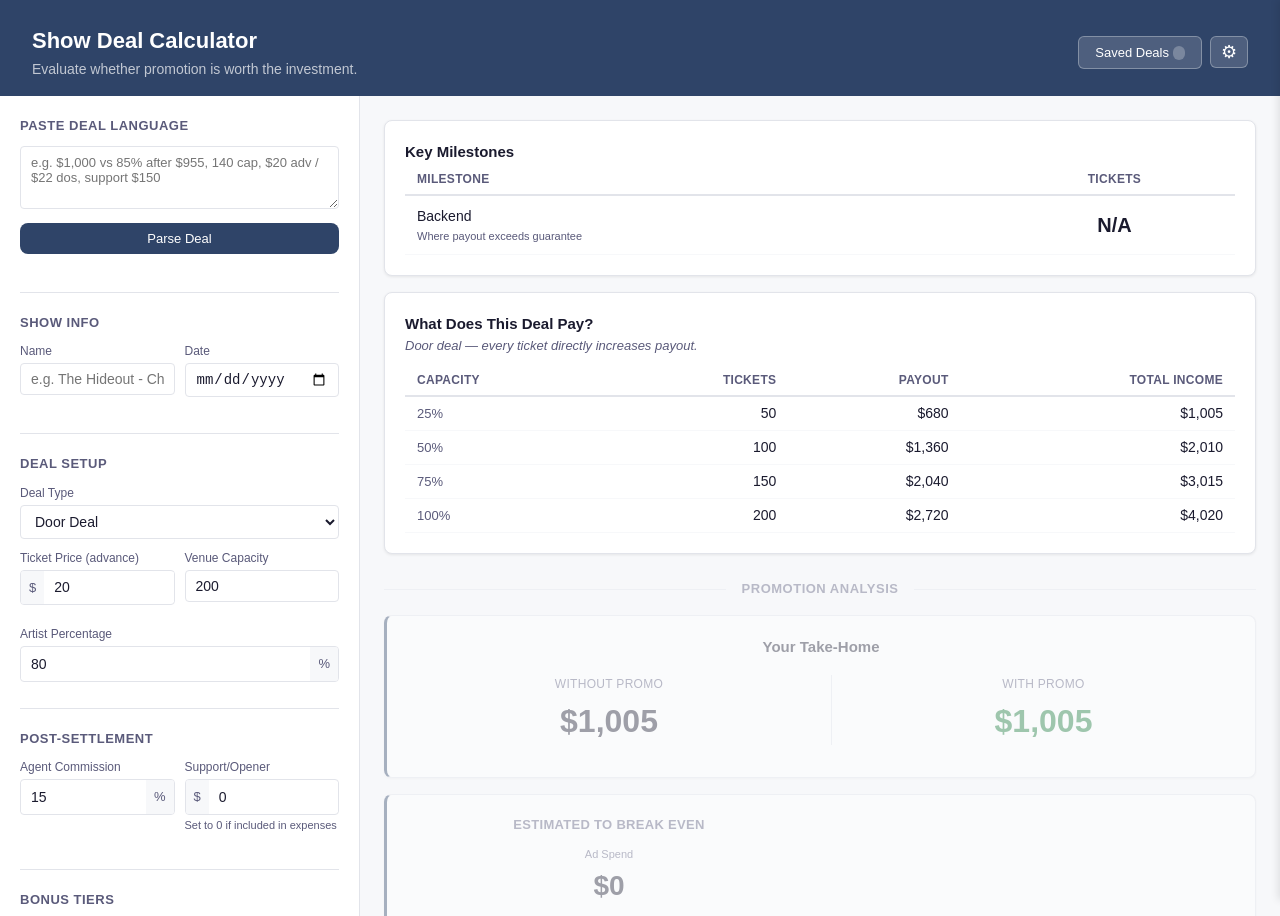
==== index.html @ 22b08613 "WIP: take-home target, baseline estimate, auto-fill ad spend, reframed promo flow Restructured input" ====
<!DOCTYPE html>
<html lang="en">
<head>
  <meta charset="UTF-8">
  <meta name="viewport" content="width=device-width, initial-scale=1.0">
  <title>Show Deal Calculator</title>
  <link rel="stylesheet" href="css/styles.css">
</head>
<body>

<header>
  <div class="header-row">
    <div>
      <h1>Show Deal Calculator</h1>
      <p class="subtitle">Evaluate whether promotion is worth the investment.</p>
    </div>
    <div class="header-actions">
      <button class="header-saved-btn" id="sidebar-open" title="View saved deals">
        Saved Deals <span class="badge" id="saved-count-header"></span>
      </button>
      <button class="header-gear-btn" id="settings-open" title="Settings">&#9881;</button>
    </div>
  </div>
</header>

<div class="layout">

  <!-- ============================================ -->
  <!-- INPUTS PANEL -->
  <!-- ============================================ -->
  <section class="inputs-panel" id="inputs-panel">

    <div class="input-section parse-section">
      <h2>Paste Deal Language</h2>
      <textarea id="deal-text" rows="3" placeholder="e.g. $1,000 vs 85% after $955, 140 cap, $20 adv / $22 dos, support $150"></textarea>
      <button type="button" id="parse-deal-btn" class="btn-parse">Parse Deal</button>
      <p id="parse-status" class="parse-status"></p>
    </div>

    <div class="input-section">
      <h2>Show Info</h2>
      <div class="field-row">
        <div class="field" style="flex:2">
          <label for="scenario-name">Name</label>
          <input type="text" id="scenario-name" placeholder="e.g. The Hideout - Chicago 3/22">
        </div>
        <div class="field" style="flex:1">
          <label for="show-date">Date</label>
          <input type="date" id="show-date">
        </div>
      </div>
    </div>

    <div class="input-section">
      <h2>Deal Setup</h2>
      <div class="field">
        <label for="deal-type">Deal Type</label>
        <select id="deal-type">
          <option value="flat_guarantee">Flat Guarantee</option>
          <option value="door_deal" selected>Door Deal</option>
          <option value="guarantee_vs_gross">Guarantee vs % of Gross</option>
          <option value="guarantee_vs_net">Guarantee vs % of Net</option>
          <option value="guarantee_plus_after_expenses">Guarantee + % After Expenses</option>
        </select>
      </div>
      <div class="field" id="guarantee-group">
        <label for="guarantee">Guarantee</label>
        <div class="input-with-prefix"><span>$</span><input type="number" id="guarantee" value="0" min="0"></div>
      </div>
      <div class="field" id="expenses-group">
        <label for="expenses">Expenses</label>
        <div class="input-with-prefix"><span>$</span><input type="number" id="expenses" value="0" min="0"></div>
        <span class="hint">Venue/production costs (check if support is included)</span>
      </div>
      <div class="field-row">
        <div class="field">
          <label for="ticket-price">Ticket Price (advance)</label>
          <div class="input-with-prefix"><span>$</span><input type="number" id="ticket-price" value="20" min="0"></div>
        </div>
        <div class="field">
          <label for="capacity">Venue Capacity</label>
          <input type="number" id="capacity" value="200" min="0">
        </div>
      </div>
      <div class="field" id="artist-pct-group">
        <label for="artist-pct">Artist Percentage</label>
        <div class="input-with-suffix"><input type="number" id="artist-pct" value="80" min="0" max="100" step="1"><span>%</span></div>
      </div>
    </div>

    <div class="input-section">
      <h2>Post-Settlement</h2>
      <div class="field-row">
        <div class="field">
          <label for="agent-pct">Agent Commission</label>
          <div class="input-with-suffix"><input type="number" id="agent-pct" value="15" min="0" max="100" step="1"><span>%</span></div>
        </div>
        <div class="field">
          <label for="support-cost">Support/Opener</label>
          <div class="input-with-prefix"><span>$</span><input type="number" id="support-cost" value="0" min="0"></div>
          <span class="hint">Set to 0 if included in expenses</span>
        </div>
      </div>
    </div>

    <div class="input-section">
      <h2>Bonus Tiers</h2>
      <div id="bonus-tiers-container"></div>
      <button type="button" id="add-bonus-tier" class="btn-secondary">+ Add Bonus Tier</button>
    </div>

    <div class="input-section">
      <h2>Target Take-Home</h2>
      <div class="field">
        <label for="target-take-home">What does the artist need to walk away with?</label>
        <div class="input-with-prefix"><span>$</span><input type="number" id="target-take-home" value="" min="0" placeholder="e.g. 1500"></div>
        <span class="hint">Total after payout, merch, and promo costs</span>
      </div>
    </div>

    <div class="input-section">
      <h2>Baseline Estimate</h2>
      <div class="field">
        <label for="tickets-without">How many tickets do you typically sell at a venue like this?</label>
        <input type="number" id="tickets-without" value="50" min="0">
      </div>
    </div>

    <div class="input-section">
      <h2>Merch</h2>
      <div class="field-row">
        <div class="field">
          <label for="merch-spend">Avg Spend Per Attendee</label>
          <div class="input-with-prefix"><span>$</span><input type="number" id="merch-spend" value="10" min="0"></div>
        </div>
        <div class="field">
          <label for="merch-margin">Profit Margin</label>
          <div class="input-with-suffix"><input type="number" id="merch-margin" value="65" min="0" max="100"><span>%</span></div>
        </div>
      </div>
    </div>

    <div class="input-section">
      <h2>Venue Expectation</h2>
      <div class="field">
        <input type="number" id="venue-expectation" value="" min="0" placeholder="Ticket target the venue considers a good show">
      </div>
    </div>

    <div class="input-divider">
      <span>Promotion Analysis</span>
    </div>

    <div class="input-section">
      <h2>Promotion</h2>
      <div class="field-row">
        <div class="field">
          <label for="marketing-fee">Marketing Fee</label>
          <div class="input-with-prefix"><span>$</span><input type="number" id="marketing-fee" value="0" min="0"></div>
        </div>
        <div class="field">
          <label for="cost-per-ticket">Est. Cost Per Ticket</label>
          <div class="input-with-prefix"><span>$</span><input type="number" id="cost-per-ticket" value="7" min="0" step="0.5"></div>
          <span class="hint">Typically $6-$8</span>
        </div>
      </div>
      <div class="field">
        <label for="ad-spend">Ad Spend</label>
        <div class="input-with-prefix"><span>$</span><input type="number" id="ad-spend" value="0" min="0"></div>
        <span class="hint" id="ad-spend-hint">Auto-filled to close gap to target. Override if needed.</span>
      </div>
    </div>

    <div class="estimated-tickets-hint" id="estimated-tickets-hint">
      Estimated tickets from ad spend: <strong id="estimated-ad-tickets">0</strong>
    </div>

    <div class="input-section">
      <div class="field">
        <label for="tickets-with">Total With Promotion</label>
        <input type="number" id="tickets-with" value="100" min="0">
        <span class="hint">Auto-filled from baseline + ad spend. Override if needed.</span>
      </div>
    </div>

    <button type="button" id="save-scenario-btn" class="btn-primary">Save Scenario</button>

  </section>

  <!-- ============================================ -->
  <!-- RESULTS PANEL -->
  <!-- ============================================ -->
  <section class="results-panel" id="results-panel">

    <!-- ======== PHASE 1: DEAL STRUCTURE ======== -->

    <!-- Key Milestones -->
    <div class="result-card">
      <h2>Key Milestones</h2>
      <table class="milestones-table">
        <thead>
          <tr>
            <th>Milestone</th>
            <th>Tickets</th>
          </tr>
        </thead>
        <tbody>
          <tr id="ms-backend-row">
            <td>
              <span class="ms-name">Backend</span>
              <span class="ms-hint">Where payout exceeds guarantee</span>
            </td>
            <td class="ms-tickets" id="ms-backend-tickets">N/A</td>
          </tr>
          <tr id="ms-target-row" style="display:none">
            <td>
              <span class="ms-name">Your Target</span>
              <span class="ms-hint" id="ms-target-hint">Tickets to hit take-home goal</span>
            </td>
            <td class="ms-tickets" id="ms-target-tickets">-</td>
          </tr>
        </tbody>
      </table>
    </div>

    <!-- Payout at Capacity Levels -->
    <div class="result-card">
      <h2>What Does This Deal Pay?</h2>
      <p id="promotability-note" class="promotability-note"></p>
      <table class="comparison-table payout-levels-table">
        <thead>
          <tr>
            <th>Capacity</th>
            <th>Tickets</th>
            <th>Payout</th>
            <th>Total Income</th>
          </tr>
        </thead>
        <tbody id="payout-levels-body">
        </tbody>
      </table>
    </div>

    <!-- ======== PHASE 2: PROMOTION ANALYSIS ======== -->

    <div class="phase-divider" id="promo-results-divider">
      <span>Promotion Analysis</span>
    </div>

    <div id="promo-results-section">

      <!-- Your Take-Home (with promo context) -->
      <div class="result-card take-home-card" id="take-home-card">
        <h2>Your Take-Home</h2>
        <div class="take-home-columns">
          <div class="take-home-col">
            <span class="take-home-label">Without Promo</span>
            <span class="take-home-value" id="th-without">-</span>
          </div>
          <div class="take-home-col primary">
            <span class="take-home-label">With Promo</span>
            <span class="take-home-value" id="th-with">-</span>
          </div>
        </div>
        <div class="take-home-target" id="th-target-row" style="display:none">
          <span id="th-target-status"></span>
        </div>
      </div>

      <!-- Estimated Ad Spend to Break Even -->
      <div class="result-card breakeven-card">
        <div class="breakeven-columns">
          <div class="breakeven-col">
            <h3 class="breakeven-col-title">Estimated to Break Even</h3>
            <div class="breakeven-col-primary">
              <span class="breakeven-col-label">Ad Spend</span>
              <span class="breakeven-col-value" id="be-equilibrium">-</span>
            </div>
            <div class="breakeven-col-secondary">
              <span class="breakeven-col-label">Tickets</span>
              <span class="breakeven-col-value-sm" id="be-tickets">-</span>
            </div>
            <p class="breakeven-col-hint" id="be-hint"></p>
          </div>
          <div class="breakeven-col" id="venue-col" style="display:none">
            <h3 class="breakeven-col-title">Hit Venue Expectation</h3>
            <div class="breakeven-col-primary">
              <span class="breakeven-col-label">Ad Spend</span>
              <span class="breakeven-col-value" id="be-venue-adspend">-</span>
            </div>
            <div class="breakeven-col-secondary">
              <span class="breakeven-col-label">Tickets</span>
              <span class="breakeven-col-value-sm" id="be-venue-tickets">-</span>
            </div>
            <p class="breakeven-col-hint" id="be-venue-hint"></p>
          </div>
        </div>
      </div>

      <!-- Scenario Comparison -->
      <div class="result-card">
        <h2>Scenario Comparison</h2>
        <table class="comparison-table">
          <thead>
            <tr>
              <th></th>
              <th>Without Promo</th>
              <th>With Promo</th>
            </tr>
          </thead>
          <tbody>
            <tr>
              <td>Tickets Sold</td>
              <td id="sc-tickets-without">-</td>
              <td id="sc-tickets-with">-</td>
            </tr>
            <tr>
              <td>Capacity</td>
              <td id="sc-capacity-without">-</td>
              <td id="sc-capacity-with">-</td>
            </tr>
            <tr>
              <td>Gross Revenue</td>
              <td id="sc-gross-without">-</td>
              <td id="sc-gross-with">-</td>
            </tr>
            <tr class="row-highlight">
              <td>Artist Net Payout</td>
              <td id="sc-payout-without">-</td>
              <td id="sc-payout-with">-</td>
            </tr>
            <tr>
              <td>Merch Profit</td>
              <td id="sc-merch-without">-</td>
              <td id="sc-merch-with">-</td>
            </tr>
            <tr class="row-total">
              <td>Total Artist Income</td>
              <td id="sc-total-without">-</td>
              <td id="sc-total-with">-</td>
            </tr>
          </tbody>
        </table>
        <div class="gain-loss-row">
          <div class="gain-loss-item">
            <span class="gain-loss-label">Promo Cost</span>
            <span class="gain-loss-value" id="promo-cost-display">-</span>
          </div>
          <div class="gain-loss-item primary">
            <span class="gain-loss-label">Net Gain/Loss from Promotion</span>
            <span class="result-value" id="net-gain-loss">-</span>
          </div>
        </div>
      </div>

      <!-- Recommendation -->
      <div class="result-card recommendation-card">
        <h2>Recommendation</h2>
        <div class="rec-row">
          <span class="rec-label">Financial:</span>
          <span id="rec-financial" class="rec-text">-</span>
        </div>
        <div class="rec-row">
          <span class="rec-label">Strategic:</span>
          <span id="rec-strategic" class="rec-text">-</span>
        </div>
        <p id="rec-warning" class="rec-warning" style="display:none"></p>
        <p class="rec-note">Most ticket sales happen in the final week before the show. Early numbers are directional, not final.</p>
      </div>

      <!-- Collapsible: Full Payout Breakdown -->
      <details class="result-card collapsible">
        <summary><h2>Full Payout Breakdown</h2></summary>
        <table class="comparison-table detail-table">
          <thead>
            <tr><th></th><th>Without</th><th>With</th></tr>
          </thead>
          <tbody>
            <tr><td>Base Payout</td><td id="detail-base-without">-</td><td id="detail-base-with">-</td></tr>
            <tr><td>Bonus Earned</td><td id="detail-bonus-without">-</td><td id="detail-bonus-with">-</td></tr>
            <tr class="row-highlight"><td>Total Payout</td><td id="detail-total-payout-without">-</td><td id="detail-total-payout-with">-</td></tr>
            <tr><td>Less: Agent</td><td id="detail-agent-without">-</td><td id="detail-agent-with">-</td></tr>
            <tr><td>Less: Support</td><td id="detail-support-without">-</td><td id="detail-support-with">-</td></tr>
            <tr class="row-highlight"><td>Net Payout</td><td id="detail-net-without">-</td><td id="detail-net-with">-</td></tr>
            <tr><td>Merch Profit</td><td id="detail-merch-without">-</td><td id="detail-merch-with">-</td></tr>
            <tr class="row-total"><td>Total Income</td><td id="detail-income-without">-</td><td id="detail-income-with">-</td></tr>
          </tbody>
        </table>
        <div class="detail-additional">
          <div><span>Additional Net Payout:</span> <span id="detail-add-payout">-</span></div>
          <div><span>Additional Merch:</span> <span id="detail-add-merch">-</span></div>
          <div><strong>Total Additional Income:</strong> <strong id="detail-add-income">-</strong></div>
        </div>
      </details>

    </div><!-- /promo-results-section -->

  </section>

  <!-- ============================================ -->
  <!-- SAVED SCENARIOS SIDEBAR -->
  <!-- ============================================ -->
  <aside class="sidebar" id="sidebar">
    <div class="sidebar-header">
      <h2>Saved Scenarios <span id="saved-count" class="badge"></span></h2>
      <button id="sidebar-toggle" class="sidebar-close" title="Close">&times;</button>
    </div>
    <div id="saved-list"></div>
  </aside>

</div>

<!-- Settings Modal -->
<div class="modal-overlay" id="settings-modal" style="display:none">
  <div class="modal">
    <div class="modal-header">
      <h2>Settings</h2>
      <button class="modal-close" id="settings-close">&times;</button>
    </div>
    <div class="modal-body">
      <div class="field">
        <label for="api-key-input">Anthropic API Key</label>
        <input type="password" id="api-key-input" placeholder="sk-ant-...">
        <span class="hint">Required for the "Parse Deal" feature. Your key is stored locally in your browser and sent only to Anthropic's API.</span>
      </div>
      <div class="modal-actions">
        <button type="button" id="save-api-key" class="btn-primary" style="width:auto; margin:0">Save Key</button>
        <button type="button" id="clear-api-key" class="btn-secondary">Clear Key</button>
      </div>
      <p id="api-key-status" class="parse-status"></p>
    </div>
  </div>
</div>

<script type="module" src="js/app.js"></script>
</body>
</html>
---- css/styles.css ----
/* ============================================
   Variables
   ============================================ */
:root {
  --bg: #f7f8fa;
  --card-bg: #ffffff;
  --text: #1a1a2e;
  --text-secondary: #5a5a7a;
  --border: #e2e4ea;
  --accent: #2f4468;
  --accent-light: #e8ecf2;
  --positive: #1a7a3a;
  --positive-bg: #e8f5ec;
  --negative: #b5221a;
  --negative-bg: #fce8e7;
  --warning: #8a6d00;
  --warning-bg: #fef9e7;
  --radius: 8px;
  --shadow: 0 1px 3px rgba(0,0,0,0.08);
}

/* ============================================
   Base
   ============================================ */
*, *::before, *::after { box-sizing: border-box; margin: 0; padding: 0; }

body {
  font-family: -apple-system, BlinkMacSystemFont, "Segoe UI", Roboto, sans-serif;
  background: var(--bg);
  color: var(--text);
  line-height: 1.5;
  font-size: 14px;
}

header {
  padding: 24px 32px 16px;
  background: var(--accent);
  color: white;
}
header h1 { font-size: 22px; font-weight: 600; }
header .subtitle { color: rgba(255,255,255,0.7); font-size: 14px; margin-top: 2px; }
.header-row {
  display: flex;
  justify-content: space-between;
  align-items: center;
}
.header-saved-btn {
  padding: 8px 16px;
  background: rgba(255,255,255,0.15);
  color: white;
  border: 1px solid rgba(255,255,255,0.3);
  border-radius: 6px;
  font-size: 13px;
  font-weight: 500;
  cursor: pointer;
  white-space: nowrap;
}
.header-saved-btn:hover { background: rgba(255,255,255,0.25); }
.header-saved-btn .badge {
  background: rgba(255,255,255,0.25);
  color: white;
}

/* ============================================
   Layout
   ============================================ */
.layout {
  display: grid;
  grid-template-columns: 360px 1fr;
  gap: 0;
  min-height: calc(100vh - 80px);
}

.inputs-panel {
  padding: 20px;
  background: var(--card-bg);
  border-right: 1px solid var(--border);
  overflow-y: auto;
  max-height: calc(100vh - 80px);
  position: sticky;
  top: 0;
}

.results-panel {
  padding: 24px;
  overflow-y: auto;
  max-height: calc(100vh - 80px);
}

/* ============================================
   Input sections
   ============================================ */
.input-section {
  margin-bottom: 20px;
  padding-bottom: 16px;
  border-bottom: 1px solid var(--border);
}
.input-section:last-of-type { border-bottom: none; }
.input-section h2 {
  font-size: 13px;
  font-weight: 600;
  text-transform: uppercase;
  letter-spacing: 0.5px;
  color: var(--text-secondary);
  margin-bottom: 10px;
}

.field { margin-bottom: 10px; }
.field label {
  display: block;
  font-size: 12px;
  font-weight: 500;
  color: var(--text-secondary);
  margin-bottom: 3px;
}
.field input, .field select {
  width: 100%;
  padding: 7px 10px;
  border: 1px solid var(--border);
  border-radius: 4px;
  font-size: 14px;
  color: var(--text);
  background: white;
}
.field input:focus, .field select:focus {
  outline: none;
  border-color: var(--accent);
  box-shadow: 0 0 0 2px var(--accent-light);
}
.field .hint {
  display: block;
  font-size: 11px;
  color: var(--text-secondary);
  margin-top: 2px;
}

.field-row {
  display: grid;
  grid-template-columns: 1fr 1fr;
  gap: 10px;
  margin-bottom: 10px;
}

.input-with-prefix, .input-with-suffix {
  display: flex;
  align-items: center;
  border: 1px solid var(--border);
  border-radius: 4px;
  overflow: hidden;
}
.input-with-prefix span, .input-with-suffix span {
  padding: 7px 8px;
  background: var(--bg);
  color: var(--text-secondary);
  font-size: 13px;
  border: none;
  flex-shrink: 0;
}
.input-with-prefix input, .input-with-suffix input {
  border: none;
  border-radius: 0;
  flex: 1;
  min-width: 0;
}
.input-with-prefix input:focus, .input-with-suffix input:focus {
  box-shadow: none;
}
.input-with-prefix:focus-within, .input-with-suffix:focus-within {
  border-color: var(--accent);
  box-shadow: 0 0 0 2px var(--accent-light);
}

/* Bonus tiers */
.bonus-tier-row {
  display: grid;
  grid-template-columns: 1fr 80px 80px 32px;
  gap: 6px;
  margin-bottom: 6px;
  align-items: center;
}
.bonus-tier-row select, .bonus-tier-row input {
  padding: 6px 8px;
  border: 1px solid var(--border);
  border-radius: 4px;
  font-size: 13px;
}
.remove-tier {
  background: none;
  border: none;
  color: var(--text-secondary);
  font-size: 18px;
  cursor: pointer;
  padding: 0;
  line-height: 1;
}
.remove-tier:hover { color: var(--negative); }

/* Buttons */
.btn-primary {
  width: 100%;
  padding: 10px 16px;
  background: var(--accent);
  color: white;
  border: none;
  border-radius: var(--radius);
  font-size: 14px;
  font-weight: 500;
  cursor: pointer;
  margin-top: 8px;
}
.btn-primary:hover { background: #243752; }
.btn-primary.saved {
  background: var(--positive);
  pointer-events: none;
}

.btn-secondary {
  padding: 6px 12px;
  background: var(--bg);
  color: var(--text-secondary);
  border: 1px solid var(--border);
  border-radius: 4px;
  font-size: 12px;
  cursor: pointer;
}
.btn-secondary:hover { background: var(--accent-light); }

/* ============================================
   Result cards
   ============================================ */
.result-card {
  background: var(--card-bg);
  border: 1px solid var(--border);
  border-radius: var(--radius);
  padding: 20px;
  margin-bottom: 16px;
  box-shadow: var(--shadow);
}
.result-card h2 {
  font-size: 15px;
  font-weight: 600;
  margin-bottom: 12px;
  display: inline;
}

/* Comparison table */
.comparison-table {
  width: 100%;
  border-collapse: collapse;
}
.comparison-table th {
  font-size: 12px;
  font-weight: 600;
  text-transform: uppercase;
  letter-spacing: 0.3px;
  color: var(--text-secondary);
  padding: 6px 12px;
  text-align: right;
  border-bottom: 2px solid var(--border);
}
.comparison-table th:first-child { text-align: left; }
.comparison-table td {
  padding: 6px 12px;
  text-align: right;
  font-size: 14px;
  border-bottom: 1px solid var(--bg);
}
.comparison-table td:first-child {
  text-align: left;
  color: var(--text-secondary);
  font-size: 13px;
}
.comparison-table tbody tr:hover td { background: var(--bg); }
.row-highlight td { background: var(--accent-light); font-weight: 500; }
.row-highlight:hover td { background: #dde3ed; }
.row-total td { font-weight: 600; border-top: 2px solid var(--border); font-size: 15px; }

/* Gain/loss row */
.gain-loss-row {
  display: flex;
  justify-content: space-between;
  align-items: center;
  margin-top: 16px;
  padding-top: 12px;
  border-top: 1px solid var(--border);
}
.gain-loss-item { text-align: center; }
.gain-loss-label { display: block; font-size: 12px; color: var(--text-secondary); }
.gain-loss-value { font-size: 16px; font-weight: 500; }
.gain-loss-item.primary .gain-loss-label { font-weight: 600; color: var(--text); }

.result-value {
  font-size: 22px;
  font-weight: 700;
}
.result-value.positive { color: var(--positive); }
.result-value.negative { color: var(--negative); }

/* Recommendation */
.recommendation-card { border-left: 3px solid var(--accent); }
.promotability-note {
  font-size: 13px;
  color: var(--text-secondary);
  font-style: italic;
  margin-bottom: 10px;
}
.rec-row { margin-bottom: 8px; }
.rec-label { font-weight: 600; font-size: 13px; margin-right: 6px; }
.rec-text { font-size: 14px; }
.rec-warning {
  margin-top: 10px;
  padding: 8px 12px;
  background: var(--warning-bg);
  color: var(--warning);
  border-radius: 4px;
  font-size: 13px;
}
.rec-note {
  margin-top: 12px;
  font-size: 12px;
  color: var(--text-secondary);
  font-style: italic;
}

/* Milestones table */
.milestones-table {
  width: 100%;
  border-collapse: collapse;
}
.milestones-table th {
  font-size: 12px;
  font-weight: 600;
  text-transform: uppercase;
  letter-spacing: 0.3px;
  color: var(--text-secondary);
  padding: 6px 12px;
  text-align: left;
  border-bottom: 2px solid var(--border);
}
.milestones-table th:nth-child(2),
.milestones-table th:nth-child(3) { text-align: center; }
.milestones-table td {
  padding: 10px 12px;
  border-bottom: 1px solid var(--bg);
  vertical-align: middle;
}
.milestones-table tbody tr:hover td { background: var(--bg); }
.ms-name {
  display: block;
  font-size: 14px;
  font-weight: 500;
}
.ms-hint {
  display: block;
  font-size: 11px;
  color: var(--text-secondary);
  margin-top: 1px;
}
.ms-tickets {
  text-align: center;
  font-size: 20px;
  font-weight: 700;
  color: var(--text);
}
.ms-status {
  text-align: center;
  font-size: 13px;
  font-weight: 500;
}
.ms-status.hit { color: var(--positive); }
.ms-status.gap { color: var(--negative); }
.ms-status.na { color: var(--text-secondary); }

/* Break-even card — two columns */
.breakeven-card {
  border-left: 3px solid var(--accent);
}
.breakeven-columns {
  display: grid;
  grid-template-columns: 1fr 1fr;
  gap: 20px;
}
.breakeven-col {
  text-align: center;
}
.breakeven-col + .breakeven-col {
  border-left: 1px solid var(--border);
  padding-left: 20px;
}
.breakeven-col-title {
  font-size: 13px;
  font-weight: 600;
  text-transform: uppercase;
  letter-spacing: 0.3px;
  color: var(--text-secondary);
  margin-bottom: 12px;
}
.breakeven-col-primary {
  margin-bottom: 8px;
}
.breakeven-col-secondary {
  margin-bottom: 8px;
}
.breakeven-col-label {
  display: block;
  font-size: 11px;
  color: var(--text-secondary);
  margin-bottom: 2px;
}
.breakeven-col-value {
  display: block;
  font-size: 28px;
  font-weight: 700;
  color: var(--text);
}
.breakeven-col-value-sm {
  display: block;
  font-size: 20px;
  font-weight: 700;
  color: var(--text);
}
.breakeven-col-hint {
  font-size: 12px;
  margin-top: 6px;
  min-height: 16px;
}
.breakeven-col-hint.positive { color: var(--positive); }
.breakeven-col-hint.negative { color: var(--negative); }
.breakeven-col-hint.neutral { color: var(--text-secondary); }

@media (max-width: 600px) {
  .breakeven-columns {
    grid-template-columns: 1fr;
  }
  .breakeven-col + .breakeven-col {
    border-left: none;
    padding-left: 0;
    border-top: 1px solid var(--border);
    padding-top: 16px;
  }
}

/* Guaranteed take-home card */
.guaranteed-card {
  border-left: 3px solid var(--positive);
  text-align: center;
}
.guaranteed-card h2 {
  display: block;
  margin-bottom: 8px;
}
.guaranteed-value {
  font-size: 36px;
  font-weight: 700;
  color: var(--text);
  margin-bottom: 8px;
}
.guaranteed-value.muted {
  color: var(--text-secondary);
}
.guaranteed-hint {
  font-size: 13px;
  margin-top: 4px;
}
.guaranteed-hint.positive { color: var(--positive); }
.guaranteed-hint.negative { color: var(--negative); }
.guaranteed-hint.neutral { color: var(--text-secondary); }

/* Take-home card */
.take-home-card {
  border-left: 3px solid var(--accent);
  text-align: center;
}
.take-home-card h2 {
  display: block;
  margin-bottom: 16px;
}
.take-home-columns {
  display: grid;
  grid-template-columns: 1fr 1fr;
  gap: 20px;
  margin-bottom: 12px;
}
.take-home-col {
  text-align: center;
}
.take-home-col + .take-home-col {
  border-left: 1px solid var(--border);
  padding-left: 20px;
}
.take-home-label {
  display: block;
  font-size: 12px;
  color: var(--text-secondary);
  text-transform: uppercase;
  letter-spacing: 0.3px;
  margin-bottom: 4px;
}
.take-home-value {
  display: block;
  font-size: 32px;
  font-weight: 700;
  color: var(--text);
}
.take-home-value.positive { color: var(--positive); }
.take-home-value.negative { color: var(--negative); }
.take-home-target {
  padding-top: 12px;
  border-top: 1px solid var(--border);
  text-align: center;
}
.th-status {
  font-size: 14px;
  font-weight: 500;
}
.th-status.positive { color: var(--positive); }
.th-status.negative { color: var(--negative); }

@media (max-width: 600px) {
  .take-home-columns {
    grid-template-columns: 1fr;
  }
  .take-home-col + .take-home-col {
    border-left: none;
    padding-left: 0;
    border-top: 1px solid var(--border);
    padding-top: 12px;
  }
}

/* Phase divider */
.phase-divider {
  text-align: center;
  margin: 24px 0 16px;
  position: relative;
}
.phase-divider::before {
  content: '';
  position: absolute;
  top: 50%;
  left: 0;
  right: 0;
  border-top: 1px solid var(--border);
}
.phase-divider span {
  position: relative;
  background: var(--bg);
  padding: 0 16px;
  font-size: 13px;
  font-weight: 600;
  text-transform: uppercase;
  letter-spacing: 0.5px;
  color: var(--text-secondary);
}

/* Input divider */
.input-divider {
  text-align: center;
  margin: 20px 0 16px;
  position: relative;
}
.input-divider::before {
  content: '';
  position: absolute;
  top: 50%;
  left: 0;
  right: 0;
  border-top: 2px solid var(--border);
}
.input-divider span {
  position: relative;
  background: var(--card-bg);
  padding: 0 12px;
  font-size: 12px;
  font-weight: 600;
  text-transform: uppercase;
  letter-spacing: 0.5px;
  color: var(--text-secondary);
}

/* Estimated tickets hint */
.estimated-tickets-hint {
  padding: 10px 14px;
  margin: 0 0 16px;
  background: var(--accent-light);
  border-radius: var(--radius);
  font-size: 13px;
  color: var(--accent);
  text-align: center;
}
.estimated-tickets-hint strong {
  font-size: 16px;
  font-weight: 700;
}

/* Payout levels table */
.payout-levels-table th {
  text-align: right;
}
.payout-levels-table th:first-child {
  text-align: left;
}
.payout-levels-table td {
  text-align: right;
}
.payout-levels-table td:first-child {
  text-align: left;
  color: var(--text-secondary);
  font-size: 13px;
}
.payout-levels-table .row-backend td {
  background: var(--accent-light);
  font-weight: 500;
}

/* Promo section dimmed when empty */
#promo-results-section.inactive {
  opacity: 0.4;
  pointer-events: none;
}

/* Collapsible details */
.collapsible summary {
  cursor: pointer;
  list-style: none;
  padding: 0;
}
.collapsible summary::-webkit-details-marker { display: none; }
.collapsible summary h2::after {
  content: ' +';
  font-weight: 400;
  color: var(--text-secondary);
}
.collapsible[open] summary h2::after { content: ' -'; }
.collapsible .comparison-table { margin-top: 12px; }
.detail-additional {
  margin-top: 12px;
  padding-top: 10px;
  border-top: 1px solid var(--border);
  font-size: 13px;
}
.detail-additional div {
  display: flex;
  justify-content: space-between;
  padding: 3px 0;
}

/* ============================================
   Sidebar
   ============================================ */
.sidebar {
  position: fixed;
  right: -320px;
  top: 0;
  width: 320px;
  height: 100vh;
  background: var(--card-bg);
  border-left: 1px solid var(--border);
  box-shadow: -2px 0 8px rgba(0,0,0,0.1);
  overflow-y: auto;
  transition: right 0.25s ease;
  z-index: 100;
}
.sidebar.open { right: 0; }
.sidebar-header {
  display: flex;
  justify-content: space-between;
  align-items: center;
  padding: 16px 20px;
  border-bottom: 1px solid var(--border);
  position: sticky;
  top: 0;
  background: var(--card-bg);
}
.sidebar-header h2 { font-size: 15px; }
.sidebar-close {
  background: none;
  border: none;
  font-size: 22px;
  cursor: pointer;
  color: var(--text-secondary);
}


.badge {
  background: var(--accent-light);
  color: var(--accent);
  font-size: 11px;
  padding: 1px 6px;
  border-radius: 10px;
  margin-left: 4px;
}

#saved-list { padding: 12px; }
.empty-state {
  text-align: center;
  color: var(--text-secondary);
  font-size: 13px;
  padding: 24px 0;
}

.saved-card {
  padding: 12px;
  border: 1px solid var(--border);
  border-radius: var(--radius);
  margin-bottom: 8px;
}
.saved-card-header {
  display: flex;
  justify-content: space-between;
  align-items: baseline;
  margin-bottom: 8px;
}
.saved-name { font-weight: 500; font-size: 13px; }
.saved-gain { font-weight: 600; font-size: 13px; }
.saved-gain.positive { color: var(--positive); }
.saved-gain.negative { color: var(--negative); }
.saved-card-actions { display: flex; gap: 6px; }
.saved-card-actions button {
  padding: 4px 10px;
  font-size: 12px;
  border: 1px solid var(--border);
  border-radius: 4px;
  background: white;
  cursor: pointer;
}
.load-btn:hover { background: var(--accent-light); }
.delete-btn:hover { background: var(--negative-bg); color: var(--negative); }

/* ============================================
   Header actions
   ============================================ */
.header-actions {
  display: flex;
  align-items: center;
  gap: 8px;
}
.header-gear-btn {
  padding: 6px 10px;
  background: rgba(255,255,255,0.15);
  color: white;
  border: 1px solid rgba(255,255,255,0.3);
  border-radius: 6px;
  font-size: 18px;
  cursor: pointer;
  line-height: 1;
}
.header-gear-btn:hover { background: rgba(255,255,255,0.25); }

/* ============================================
   Parse deal section
   ============================================ */
.parse-section textarea {
  width: 100%;
  padding: 8px 10px;
  border: 1px solid var(--border);
  border-radius: 4px;
  font-size: 13px;
  font-family: inherit;
  color: var(--text);
  resize: vertical;
  min-height: 60px;
}
.parse-section textarea:focus {
  outline: none;
  border-color: var(--accent);
  box-shadow: 0 0 0 2px var(--accent-light);
}
.btn-parse {
  width: 100%;
  padding: 8px 16px;
  background: var(--accent);
  color: white;
  border: none;
  border-radius: var(--radius);
  font-size: 13px;
  font-weight: 500;
  cursor: pointer;
  margin-top: 8px;
}
.btn-parse:hover { background: #243752; }
.btn-parse:disabled {
  background: var(--text-secondary);
  cursor: not-allowed;
}
.btn-parse.loading {
  background: var(--text-secondary);
  pointer-events: none;
}
.parse-status {
  font-size: 12px;
  margin-top: 6px;
  min-height: 16px;
}
.parse-status.success { color: var(--positive); }
.parse-status.error { color: var(--negative); }
.parse-status.info { color: var(--text-secondary); font-style: italic; }

/* ============================================
   Settings modal
   ============================================ */
.modal-overlay {
  position: fixed;
  top: 0;
  left: 0;
  right: 0;
  bottom: 0;
  background: rgba(0,0,0,0.4);
  z-index: 200;
  display: flex;
  align-items: center;
  justify-content: center;
}
.modal {
  background: var(--card-bg);
  border-radius: var(--radius);
  box-shadow: 0 4px 24px rgba(0,0,0,0.15);
  width: 400px;
  max-width: 90vw;
}
.modal-header {
  display: flex;
  justify-content: space-between;
  align-items: center;
  padding: 16px 20px;
  border-bottom: 1px solid var(--border);
}
.modal-header h2 { font-size: 16px; }
.modal-close {
  background: none;
  border: none;
  font-size: 22px;
  cursor: pointer;
  color: var(--text-secondary);
}
.modal-body { padding: 20px; }
.modal-body .field { margin-bottom: 12px; }
.modal-body input[type="password"] {
  width: 100%;
  padding: 7px 10px;
  border: 1px solid var(--border);
  border-radius: 4px;
  font-size: 14px;
  color: var(--text);
  background: white;
}
.modal-body input[type="password"]:focus {
  outline: none;
  border-color: var(--accent);
  box-shadow: 0 0 0 2px var(--accent-light);
}
.modal-actions {
  display: flex;
  gap: 8px;
  align-items: center;
}

/* ============================================
   Responsive
   ============================================ */
@media (max-width: 900px) {
  .layout {
    grid-template-columns: 1fr;
  }
  .inputs-panel {
    position: static;
    max-height: none;
    border-right: none;
    border-bottom: 1px solid var(--border);
  }
  .results-panel {
    max-height: none;
  }
  .milestones-table th:first-child { min-width: 120px; }
}

@media (max-width: 600px) {
  header { padding: 16px 20px 12px; }
  .inputs-panel, .results-panel { padding: 16px; }
  .field-row { grid-template-columns: 1fr; }
  .gain-loss-row { flex-direction: column; gap: 8px; }
  .comparison-table td, .comparison-table th { padding: 5px 8px; font-size: 13px; }
}
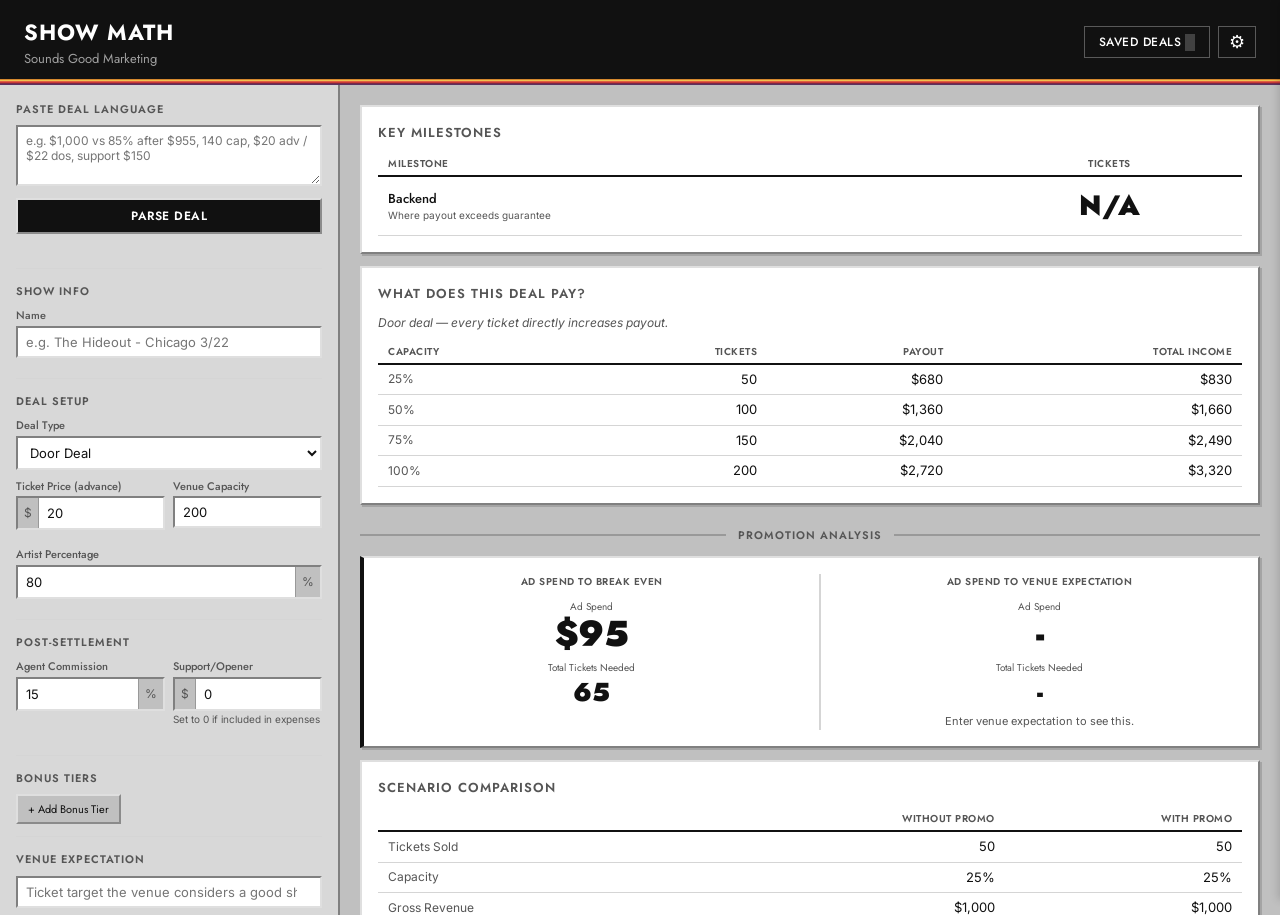
==== commit c292e43e: "Redesign with Sounds Good branding, bug fixes, and new features - Jost + Inter fonts, black/silver r" ====
--- a/index.html
+++ b/index.html
@@ -3,7 +3,9 @@
 <head>
   <meta charset="UTF-8">
   <meta name="viewport" content="width=device-width, initial-scale=1.0">
-  <title>Show Deal Calculator</title>
+  <title>Show Math</title>
+  <link rel="preconnect" href="https://fonts.googleapis.com">
+  <link href="https://fonts.googleapis.com/css2?family=Inter:wght@400;500;600&family=Jost:wght@400;500;600;700;900&display=swap" rel="stylesheet">
   <link rel="stylesheet" href="css/styles.css">
 </head>
 <body>
@@ -11,8 +13,8 @@
 <header>
   <div class="header-row">
     <div>
-      <h1>Show Deal Calculator</h1>
-      <p class="subtitle">Evaluate whether promotion is worth the investment.</p>
+      <h1>Show Math</h1>
+      <p class="subtitle">Sounds Good Marketing</p>
     </div>
     <div class="header-actions">
       <button class="header-saved-btn" id="sidebar-open" title="View saved deals">
@@ -39,15 +41,9 @@
 
     <div class="input-section">
       <h2>Show Info</h2>
-      <div class="field-row">
-        <div class="field" style="flex:2">
-          <label for="scenario-name">Name</label>
-          <input type="text" id="scenario-name" placeholder="e.g. The Hideout - Chicago 3/22">
-        </div>
-        <div class="field" style="flex:1">
-          <label for="show-date">Date</label>
-          <input type="date" id="show-date">
-        </div>
+      <div class="field">
+        <label for="scenario-name">Name</label>
+        <input type="text" id="scenario-name" placeholder="e.g. The Hideout - Chicago 3/22">
       </div>
     </div>
 
@@ -110,43 +106,26 @@
     </div>
 
     <div class="input-section">
-      <h2>Target Take-Home</h2>
-      <div class="field">
-        <label for="target-take-home">What does the artist need to walk away with?</label>
-        <div class="input-with-prefix"><span>$</span><input type="number" id="target-take-home" value="" min="0" placeholder="e.g. 1500"></div>
-        <span class="hint">Total after payout, merch, and promo costs</span>
-      </div>
-    </div>
-
-    <div class="input-section">
-      <h2>Baseline Estimate</h2>
-      <div class="field">
-        <label for="tickets-without">How many tickets do you typically sell at a venue like this?</label>
-        <input type="number" id="tickets-without" value="50" min="0">
-      </div>
-    </div>
-
-    <div class="input-section">
-      <h2>Merch</h2>
-      <div class="field-row">
-        <div class="field">
-          <label for="merch-spend">Avg Spend Per Attendee</label>
-          <div class="input-with-prefix"><span>$</span><input type="number" id="merch-spend" value="10" min="0"></div>
-        </div>
-        <div class="field">
-          <label for="merch-margin">Profit Margin</label>
-          <div class="input-with-suffix"><input type="number" id="merch-margin" value="65" min="0" max="100"><span>%</span></div>
-        </div>
-      </div>
-    </div>
-
-    <div class="input-section">
       <h2>Venue Expectation</h2>
       <div class="field">
         <input type="number" id="venue-expectation" value="" min="0" placeholder="Ticket target the venue considers a good show">
       </div>
     </div>
 
+    <div class="input-section">
+      <h2>Merch</h2>
+      <div class="field-row">
+        <div class="field">
+          <label for="merch-spend">Avg Spend Per Attendee</label>
+          <div class="input-with-prefix"><span>$</span><input type="number" id="merch-spend" value="5" min="0"></div>
+        </div>
+        <div class="field">
+          <label for="merch-margin">Profit Margin</label>
+          <div class="input-with-suffix"><input type="number" id="merch-margin" value="60" min="0" max="100"><span>%</span></div>
+        </div>
+      </div>
+    </div>
+
     <div class="input-divider">
       <span>Promotion Analysis</span>
     </div>
@@ -156,18 +135,17 @@
       <div class="field-row">
         <div class="field">
           <label for="marketing-fee">Marketing Fee</label>
-          <div class="input-with-prefix"><span>$</span><input type="number" id="marketing-fee" value="0" min="0"></div>
-        </div>
-        <div class="field">
-          <label for="cost-per-ticket">Est. Cost Per Ticket</label>
-          <div class="input-with-prefix"><span>$</span><input type="number" id="cost-per-ticket" value="7" min="0" step="0.5"></div>
-          <span class="hint">Typically $6-$8</span>
+          <div class="input-with-prefix"><span>$</span><input type="number" id="marketing-fee" value="145" min="0"></div>
+        </div>
+        <div class="field">
+          <label for="ad-spend">Ad Spend</label>
+          <div class="input-with-prefix"><span>$</span><input type="number" id="ad-spend" value="0" min="0"></div>
         </div>
       </div>
       <div class="field">
-        <label for="ad-spend">Ad Spend</label>
-        <div class="input-with-prefix"><span>$</span><input type="number" id="ad-spend" value="0" min="0"></div>
-        <span class="hint" id="ad-spend-hint">Auto-filled to close gap to target. Override if needed.</span>
+        <label for="cost-per-ticket">Est. Cost Per Ticket Acquired</label>
+        <div class="input-with-prefix"><span>$</span><input type="number" id="cost-per-ticket" value="6" min="0" step="0.5"></div>
+        <span class="hint">Typically $6-$8</span>
       </div>
     </div>
 
@@ -176,10 +154,17 @@
     </div>
 
     <div class="input-section">
-      <div class="field">
-        <label for="tickets-with">Total With Promotion</label>
-        <input type="number" id="tickets-with" value="100" min="0">
-        <span class="hint">Auto-filled from baseline + ad spend. Override if needed.</span>
+      <h2>Ticket Estimates</h2>
+      <div class="field-row">
+        <div class="field">
+          <label for="tickets-without">Without Promotion</label>
+          <input type="number" id="tickets-without" value="50" min="0">
+        </div>
+        <div class="field">
+          <label for="tickets-with">With Promotion</label>
+          <input type="number" id="tickets-with" value="100" min="0">
+          <span class="hint">Auto-filled from ad spend estimate. Override if needed.</span>
+        </div>
       </div>
     </div>
 
@@ -212,12 +197,12 @@
             </td>
             <td class="ms-tickets" id="ms-backend-tickets">N/A</td>
           </tr>
-          <tr id="ms-target-row" style="display:none">
+          <tr id="ms-venue-row">
             <td>
-              <span class="ms-name">Your Target</span>
-              <span class="ms-hint" id="ms-target-hint">Tickets to hit take-home goal</span>
+              <span class="ms-name">Venue Expectation</span>
+              <span class="ms-hint">What the venue considers a good show</span>
             </td>
-            <td class="ms-tickets" id="ms-target-tickets">-</td>
+            <td class="ms-tickets" id="ms-venue-tickets">-</td>
           </tr>
         </tbody>
       </table>
@@ -249,47 +234,29 @@
 
     <div id="promo-results-section">
 
-      <!-- Your Take-Home (with promo context) -->
-      <div class="result-card take-home-card" id="take-home-card">
-        <h2>Your Take-Home</h2>
-        <div class="take-home-columns">
-          <div class="take-home-col">
-            <span class="take-home-label">Without Promo</span>
-            <span class="take-home-value" id="th-without">-</span>
-          </div>
-          <div class="take-home-col primary">
-            <span class="take-home-label">With Promo</span>
-            <span class="take-home-value" id="th-with">-</span>
-          </div>
-        </div>
-        <div class="take-home-target" id="th-target-row" style="display:none">
-          <span id="th-target-status"></span>
-        </div>
-      </div>
-
-      <!-- Estimated Ad Spend to Break Even -->
+      <!-- Ad Spend to Break Even -->
       <div class="result-card breakeven-card">
         <div class="breakeven-columns">
           <div class="breakeven-col">
-            <h3 class="breakeven-col-title">Estimated to Break Even</h3>
+            <h3 class="breakeven-col-title">Ad Spend to Break Even</h3>
             <div class="breakeven-col-primary">
               <span class="breakeven-col-label">Ad Spend</span>
               <span class="breakeven-col-value" id="be-equilibrium">-</span>
             </div>
             <div class="breakeven-col-secondary">
-              <span class="breakeven-col-label">Tickets</span>
+              <span class="breakeven-col-label">Total Tickets Needed</span>
               <span class="breakeven-col-value-sm" id="be-tickets">-</span>
             </div>
             <p class="breakeven-col-hint" id="be-hint"></p>
           </div>
-          <div class="breakeven-col" id="venue-col" style="display:none">
-            <h3 class="breakeven-col-title">Hit Venue Expectation</h3>
+          <div class="breakeven-col" id="venue-col">
+            <h3 class="breakeven-col-title">Ad Spend to Venue Expectation</h3>
             <div class="breakeven-col-primary">
               <span class="breakeven-col-label">Ad Spend</span>
               <span class="breakeven-col-value" id="be-venue-adspend">-</span>
             </div>
             <div class="breakeven-col-secondary">
-              <span class="breakeven-col-label">Tickets</span>
+              <span class="breakeven-col-label">Total Tickets Needed</span>
               <span class="breakeven-col-value-sm" id="be-venue-tickets">-</span>
             </div>
             <p class="breakeven-col-hint" id="be-venue-hint"></p>
@@ -334,18 +301,24 @@
               <td id="sc-merch-without">-</td>
               <td id="sc-merch-with">-</td>
             </tr>
-            <tr class="row-total">
+            <tr class="row-subtotal">
               <td>Total Artist Income</td>
               <td id="sc-total-without">-</td>
               <td id="sc-total-with">-</td>
             </tr>
+            <tr>
+              <td>Promo Cost</td>
+              <td id="sc-promo-without">-</td>
+              <td id="sc-promo-with">-</td>
+            </tr>
+            <tr class="row-total">
+              <td>Take-Home</td>
+              <td id="sc-takehome-without">-</td>
+              <td id="sc-takehome-with">-</td>
+            </tr>
           </tbody>
         </table>
         <div class="gain-loss-row">
-          <div class="gain-loss-item">
-            <span class="gain-loss-label">Promo Cost</span>
-            <span class="gain-loss-value" id="promo-cost-display">-</span>
-          </div>
           <div class="gain-loss-item primary">
             <span class="gain-loss-label">Net Gain/Loss from Promotion</span>
             <span class="result-value" id="net-gain-loss">-</span>
@@ -357,15 +330,24 @@
       <div class="result-card recommendation-card">
         <h2>Recommendation</h2>
         <div class="rec-row">
-          <span class="rec-label">Financial:</span>
           <span id="rec-financial" class="rec-text">-</span>
         </div>
         <div class="rec-row">
-          <span class="rec-label">Strategic:</span>
           <span id="rec-strategic" class="rec-text">-</span>
         </div>
-        <p id="rec-warning" class="rec-warning" style="display:none"></p>
-        <p class="rec-note">Most ticket sales happen in the final week before the show. Early numbers are directional, not final.</p>
+      </div>
+
+      <!-- Artist Summary -->
+      <div class="result-card summary-card">
+        <div class="summary-header">
+          <h2>Artist Summary</h2>
+          <button type="button" id="generate-summary-btn" class="btn-generate">Generate Summary</button>
+        </div>
+        <div id="summary-content" class="summary-content" style="display:none">
+          <p id="summary-text"></p>
+          <button type="button" id="copy-summary-btn" class="btn-secondary copy-btn">Copy to Clipboard</button>
+        </div>
+        <p id="summary-status" class="parse-status"></p>
       </div>
 
       <!-- Collapsible: Full Payout Breakdown -->
--- a/css/styles.css
+++ b/css/styles.css
@@ -1,883 +1,996 @@
-/* ============================================
-   Variables
-   ============================================ */
-:root {
-  --bg: #f7f8fa;
-  --card-bg: #ffffff;
-  --text: #1a1a2e;
-  --text-secondary: #5a5a7a;
-  --border: #e2e4ea;
-  --accent: #2f4468;
-  --accent-light: #e8ecf2;
-  --positive: #1a7a3a;
-  --positive-bg: #e8f5ec;
-  --negative: #b5221a;
-  --negative-bg: #fce8e7;
-  --warning: #8a6d00;
-  --warning-bg: #fef9e7;
-  --radius: 8px;
-  --shadow: 0 1px 3px rgba(0,0,0,0.08);
-}
-
-/* ============================================
-   Base
-   ============================================ */
-*, *::before, *::after { box-sizing: border-box; margin: 0; padding: 0; }
-
-body {
-  font-family: -apple-system, BlinkMacSystemFont, "Segoe UI", Roboto, sans-serif;
-  background: var(--bg);
-  color: var(--text);
-  line-height: 1.5;
-  font-size: 14px;
-}
-
-header {
-  padding: 24px 32px 16px;
-  background: var(--accent);
-  color: white;
-}
-header h1 { font-size: 22px; font-weight: 600; }
-header .subtitle { color: rgba(255,255,255,0.7); font-size: 14px; margin-top: 2px; }
-.header-row {
-  display: flex;
-  justify-content: space-between;
-  align-items: center;
-}
-.header-saved-btn {
-  padding: 8px 16px;
-  background: rgba(255,255,255,0.15);
-  color: white;
-  border: 1px solid rgba(255,255,255,0.3);
-  border-radius: 6px;
-  font-size: 13px;
-  font-weight: 500;
-  cursor: pointer;
-  white-space: nowrap;
-}
-.header-saved-btn:hover { background: rgba(255,255,255,0.25); }
-.header-saved-btn .badge {
-  background: rgba(255,255,255,0.25);
-  color: white;
-}
-
-/* ============================================
-   Layout
-   ============================================ */
-.layout {
-  display: grid;
-  grid-template-columns: 360px 1fr;
-  gap: 0;
-  min-height: calc(100vh - 80px);
-}
-
-.inputs-panel {
-  padding: 20px;
-  background: var(--card-bg);
-  border-right: 1px solid var(--border);
-  overflow-y: auto;
-  max-height: calc(100vh - 80px);
-  position: sticky;
-  top: 0;
-}
-
-.results-panel {
-  padding: 24px;
-  overflow-y: auto;
-  max-height: calc(100vh - 80px);
-}
-
-/* ============================================
-   Input sections
-   ============================================ */
-.input-section {
-  margin-bottom: 20px;
-  padding-bottom: 16px;
-  border-bottom: 1px solid var(--border);
-}
-.input-section:last-of-type { border-bottom: none; }
-.input-section h2 {
-  font-size: 13px;
-  font-weight: 600;
-  text-transform: uppercase;
-  letter-spacing: 0.5px;
-  color: var(--text-secondary);
-  margin-bottom: 10px;
-}
-
-.field { margin-bottom: 10px; }
-.field label {
-  display: block;
-  font-size: 12px;
-  font-weight: 500;
-  color: var(--text-secondary);
-  margin-bottom: 3px;
-}
-.field input, .field select {
-  width: 100%;
-  padding: 7px 10px;
-  border: 1px solid var(--border);
-  border-radius: 4px;
-  font-size: 14px;
-  color: var(--text);
-  background: white;
-}
-.field input:focus, .field select:focus {
-  outline: none;
-  border-color: var(--accent);
-  box-shadow: 0 0 0 2px var(--accent-light);
-}
-.field .hint {
-  display: block;
-  font-size: 11px;
-  color: var(--text-secondary);
-  margin-top: 2px;
-}
-
-.field-row {
-  display: grid;
-  grid-template-columns: 1fr 1fr;
-  gap: 10px;
-  margin-bottom: 10px;
-}
-
-.input-with-prefix, .input-with-suffix {
-  display: flex;
-  align-items: center;
-  border: 1px solid var(--border);
-  border-radius: 4px;
-  overflow: hidden;
-}
-.input-with-prefix span, .input-with-suffix span {
-  padding: 7px 8px;
-  background: var(--bg);
-  color: var(--text-secondary);
-  font-size: 13px;
-  border: none;
-  flex-shrink: 0;
-}
-.input-with-prefix input, .input-with-suffix input {
-  border: none;
-  border-radius: 0;
-  flex: 1;
-  min-width: 0;
-}
-.input-with-prefix input:focus, .input-with-suffix input:focus {
-  box-shadow: none;
-}
-.input-with-prefix:focus-within, .input-with-suffix:focus-within {
-  border-color: var(--accent);
-  box-shadow: 0 0 0 2px var(--accent-light);
-}
-
-/* Bonus tiers */
-.bonus-tier-row {
-  display: grid;
-  grid-template-columns: 1fr 80px 80px 32px;
-  gap: 6px;
-  margin-bottom: 6px;
-  align-items: center;
-}
-.bonus-tier-row select, .bonus-tier-row input {
-  padding: 6px 8px;
-  border: 1px solid var(--border);
-  border-radius: 4px;
-  font-size: 13px;
-}
-.remove-tier {
-  background: none;
-  border: none;
-  color: var(--text-secondary);
-  font-size: 18px;
-  cursor: pointer;
-  padding: 0;
-  line-height: 1;
-}
-.remove-tier:hover { color: var(--negative); }
-
-/* Buttons */
-.btn-primary {
-  width: 100%;
-  padding: 10px 16px;
-  background: var(--accent);
-  color: white;
-  border: none;
-  border-radius: var(--radius);
-  font-size: 14px;
-  font-weight: 500;
-  cursor: pointer;
-  margin-top: 8px;
-}
-.btn-primary:hover { background: #243752; }
-.btn-primary.saved {
-  background: var(--positive);
-  pointer-events: none;
-}
-
-.btn-secondary {
-  padding: 6px 12px;
-  background: var(--bg);
-  color: var(--text-secondary);
-  border: 1px solid var(--border);
-  border-radius: 4px;
-  font-size: 12px;
-  cursor: pointer;
-}
-.btn-secondary:hover { background: var(--accent-light); }
-
-/* ============================================
-   Result cards
-   ============================================ */
-.result-card {
-  background: var(--card-bg);
-  border: 1px solid var(--border);
-  border-radius: var(--radius);
-  padding: 20px;
-  margin-bottom: 16px;
-  box-shadow: var(--shadow);
-}
-.result-card h2 {
-  font-size: 15px;
-  font-weight: 600;
-  margin-bottom: 12px;
-  display: inline;
-}
-
-/* Comparison table */
-.comparison-table {
-  width: 100%;
-  border-collapse: collapse;
-}
-.comparison-table th {
-  font-size: 12px;
-  font-weight: 600;
-  text-transform: uppercase;
-  letter-spacing: 0.3px;
-  color: var(--text-secondary);
-  padding: 6px 12px;
-  text-align: right;
-  border-bottom: 2px solid var(--border);
-}
-.comparison-table th:first-child { text-align: left; }
-.comparison-table td {
-  padding: 6px 12px;
-  text-align: right;
-  font-size: 14px;
-  border-bottom: 1px solid var(--bg);
-}
-.comparison-table td:first-child {
-  text-align: left;
-  color: var(--text-secondary);
-  font-size: 13px;
-}
-.comparison-table tbody tr:hover td { background: var(--bg); }
-.row-highlight td { background: var(--accent-light); font-weight: 500; }
-.row-highlight:hover td { background: #dde3ed; }
-.row-total td { font-weight: 600; border-top: 2px solid var(--border); font-size: 15px; }
-
-/* Gain/loss row */
-.gain-loss-row {
-  display: flex;
-  justify-content: space-between;
-  align-items: center;
-  margin-top: 16px;
-  padding-top: 12px;
-  border-top: 1px solid var(--border);
-}
-.gain-loss-item { text-align: center; }
-.gain-loss-label { display: block; font-size: 12px; color: var(--text-secondary); }
-.gain-loss-value { font-size: 16px; font-weight: 500; }
-.gain-loss-item.primary .gain-loss-label { font-weight: 600; color: var(--text); }
-
-.result-value {
-  font-size: 22px;
-  font-weight: 700;
-}
-.result-value.positive { color: var(--positive); }
-.result-value.negative { color: var(--negative); }
-
-/* Recommendation */
-.recommendation-card { border-left: 3px solid var(--accent); }
-.promotability-note {
-  font-size: 13px;
-  color: var(--text-secondary);
-  font-style: italic;
-  margin-bottom: 10px;
-}
-.rec-row { margin-bottom: 8px; }
-.rec-label { font-weight: 600; font-size: 13px; margin-right: 6px; }
-.rec-text { font-size: 14px; }
-.rec-warning {
-  margin-top: 10px;
-  padding: 8px 12px;
-  background: var(--warning-bg);
-  color: var(--warning);
-  border-radius: 4px;
-  font-size: 13px;
-}
-.rec-note {
-  margin-top: 12px;
-  font-size: 12px;
-  color: var(--text-secondary);
-  font-style: italic;
-}
-
-/* Milestones table */
-.milestones-table {
-  width: 100%;
-  border-collapse: collapse;
-}
-.milestones-table th {
-  font-size: 12px;
-  font-weight: 600;
-  text-transform: uppercase;
-  letter-spacing: 0.3px;
-  color: var(--text-secondary);
-  padding: 6px 12px;
-  text-align: left;
-  border-bottom: 2px solid var(--border);
-}
-.milestones-table th:nth-child(2),
-.milestones-table th:nth-child(3) { text-align: center; }
-.milestones-table td {
-  padding: 10px 12px;
-  border-bottom: 1px solid var(--bg);
-  vertical-align: middle;
-}
-.milestones-table tbody tr:hover td { background: var(--bg); }
-.ms-name {
-  display: block;
-  font-size: 14px;
-  font-weight: 500;
-}
-.ms-hint {
-  display: block;
-  font-size: 11px;
-  color: var(--text-secondary);
-  margin-top: 1px;
-}
-.ms-tickets {
-  text-align: center;
-  font-size: 20px;
-  font-weight: 700;
-  color: var(--text);
-}
-.ms-status {
-  text-align: center;
-  font-size: 13px;
-  font-weight: 500;
-}
-.ms-status.hit { color: var(--positive); }
-.ms-status.gap { color: var(--negative); }
-.ms-status.na { color: var(--text-secondary); }
-
-/* Break-even card — two columns */
-.breakeven-card {
-  border-left: 3px solid var(--accent);
-}
-.breakeven-columns {
-  display: grid;
-  grid-template-columns: 1fr 1fr;
-  gap: 20px;
-}
-.breakeven-col {
-  text-align: center;
-}
-.breakeven-col + .breakeven-col {
-  border-left: 1px solid var(--border);
-  padding-left: 20px;
-}
-.breakeven-col-title {
-  font-size: 13px;
-  font-weight: 600;
-  text-transform: uppercase;
-  letter-spacing: 0.3px;
-  color: var(--text-secondary);
-  margin-bottom: 12px;
-}
-.breakeven-col-primary {
-  margin-bottom: 8px;
-}
-.breakeven-col-secondary {
-  margin-bottom: 8px;
-}
-.breakeven-col-label {
-  display: block;
-  font-size: 11px;
-  color: var(--text-secondary);
-  margin-bottom: 2px;
-}
-.breakeven-col-value {
-  display: block;
-  font-size: 28px;
-  font-weight: 700;
-  color: var(--text);
-}
-.breakeven-col-value-sm {
-  display: block;
-  font-size: 20px;
-  font-weight: 700;
-  color: var(--text);
-}
-.breakeven-col-hint {
-  font-size: 12px;
-  margin-top: 6px;
-  min-height: 16px;
-}
-.breakeven-col-hint.positive { color: var(--positive); }
-.breakeven-col-hint.negative { color: var(--negative); }
-.breakeven-col-hint.neutral { color: var(--text-secondary); }
-
-@media (max-width: 600px) {
-  .breakeven-columns {
-    grid-template-columns: 1fr;
-  }
-  .breakeven-col + .breakeven-col {
-    border-left: none;
-    padding-left: 0;
-    border-top: 1px solid var(--border);
-    padding-top: 16px;
-  }
-}
-
-/* Guaranteed take-home card */
-.guaranteed-card {
-  border-left: 3px solid var(--positive);
-  text-align: center;
-}
-.guaranteed-card h2 {
-  display: block;
-  margin-bottom: 8px;
-}
-.guaranteed-value {
-  font-size: 36px;
-  font-weight: 700;
-  color: var(--text);
-  margin-bottom: 8px;
-}
-.guaranteed-value.muted {
-  color: var(--text-secondary);
-}
-.guaranteed-hint {
-  font-size: 13px;
-  margin-top: 4px;
-}
-.guaranteed-hint.positive { color: var(--positive); }
-.guaranteed-hint.negative { color: var(--negative); }
-.guaranteed-hint.neutral { color: var(--text-secondary); }
-
-/* Take-home card */
-.take-home-card {
-  border-left: 3px solid var(--accent);
-  text-align: center;
-}
-.take-home-card h2 {
-  display: block;
-  margin-bottom: 16px;
-}
-.take-home-columns {
-  display: grid;
-  grid-template-columns: 1fr 1fr;
-  gap: 20px;
-  margin-bottom: 12px;
-}
-.take-home-col {
-  text-align: center;
-}
-.take-home-col + .take-home-col {
-  border-left: 1px solid var(--border);
-  padding-left: 20px;
-}
-.take-home-label {
-  display: block;
-  font-size: 12px;
-  color: var(--text-secondary);
-  text-transform: uppercase;
-  letter-spacing: 0.3px;
-  margin-bottom: 4px;
-}
-.take-home-value {
-  display: block;
-  font-size: 32px;
-  font-weight: 700;
-  color: var(--text);
-}
-.take-home-value.positive { color: var(--positive); }
-.take-home-value.negative { color: var(--negative); }
-.take-home-target {
-  padding-top: 12px;
-  border-top: 1px solid var(--border);
-  text-align: center;
-}
-.th-status {
-  font-size: 14px;
-  font-weight: 500;
-}
-.th-status.positive { color: var(--positive); }
-.th-status.negative { color: var(--negative); }
-
-@media (max-width: 600px) {
-  .take-home-columns {
-    grid-template-columns: 1fr;
-  }
-  .take-home-col + .take-home-col {
-    border-left: none;
-    padding-left: 0;
-    border-top: 1px solid var(--border);
-    padding-top: 12px;
-  }
-}
-
-/* Phase divider */
-.phase-divider {
-  text-align: center;
-  margin: 24px 0 16px;
-  position: relative;
-}
-.phase-divider::before {
-  content: '';
-  position: absolute;
-  top: 50%;
-  left: 0;
-  right: 0;
-  border-top: 1px solid var(--border);
-}
-.phase-divider span {
-  position: relative;
-  background: var(--bg);
-  padding: 0 16px;
-  font-size: 13px;
-  font-weight: 600;
-  text-transform: uppercase;
-  letter-spacing: 0.5px;
-  color: var(--text-secondary);
-}
-
-/* Input divider */
-.input-divider {
-  text-align: center;
-  margin: 20px 0 16px;
-  position: relative;
-}
-.input-divider::before {
-  content: '';
-  position: absolute;
-  top: 50%;
-  left: 0;
-  right: 0;
-  border-top: 2px solid var(--border);
-}
-.input-divider span {
-  position: relative;
-  background: var(--card-bg);
-  padding: 0 12px;
-  font-size: 12px;
-  font-weight: 600;
-  text-transform: uppercase;
-  letter-spacing: 0.5px;
-  color: var(--text-secondary);
-}
-
-/* Estimated tickets hint */
-.estimated-tickets-hint {
-  padding: 10px 14px;
-  margin: 0 0 16px;
-  background: var(--accent-light);
-  border-radius: var(--radius);
-  font-size: 13px;
-  color: var(--accent);
-  text-align: center;
-}
-.estimated-tickets-hint strong {
-  font-size: 16px;
-  font-weight: 700;
-}
-
-/* Payout levels table */
-.payout-levels-table th {
-  text-align: right;
-}
-.payout-levels-table th:first-child {
-  text-align: left;
-}
-.payout-levels-table td {
-  text-align: right;
-}
-.payout-levels-table td:first-child {
-  text-align: left;
-  color: var(--text-secondary);
-  font-size: 13px;
-}
-.payout-levels-table .row-backend td {
-  background: var(--accent-light);
-  font-weight: 500;
-}
-
-/* Promo section dimmed when empty */
-#promo-results-section.inactive {
-  opacity: 0.4;
-  pointer-events: none;
-}
-
-/* Collapsible details */
-.collapsible summary {
-  cursor: pointer;
-  list-style: none;
-  padding: 0;
-}
-.collapsible summary::-webkit-details-marker { display: none; }
-.collapsible summary h2::after {
-  content: ' +';
-  font-weight: 400;
-  color: var(--text-secondary);
-}
-.collapsible[open] summary h2::after { content: ' -'; }
-.collapsible .comparison-table { margin-top: 12px; }
-.detail-additional {
-  margin-top: 12px;
-  padding-top: 10px;
-  border-top: 1px solid var(--border);
-  font-size: 13px;
-}
-.detail-additional div {
-  display: flex;
-  justify-content: space-between;
-  padding: 3px 0;
-}
-
-/* ============================================
-   Sidebar
-   ============================================ */
-.sidebar {
-  position: fixed;
-  right: -320px;
-  top: 0;
-  width: 320px;
-  height: 100vh;
-  background: var(--card-bg);
-  border-left: 1px solid var(--border);
-  box-shadow: -2px 0 8px rgba(0,0,0,0.1);
-  overflow-y: auto;
-  transition: right 0.25s ease;
-  z-index: 100;
-}
-.sidebar.open { right: 0; }
-.sidebar-header {
-  display: flex;
-  justify-content: space-between;
-  align-items: center;
-  padding: 16px 20px;
-  border-bottom: 1px solid var(--border);
-  position: sticky;
-  top: 0;
-  background: var(--card-bg);
-}
-.sidebar-header h2 { font-size: 15px; }
-.sidebar-close {
-  background: none;
-  border: none;
-  font-size: 22px;
-  cursor: pointer;
-  color: var(--text-secondary);
-}
-
-
-.badge {
-  background: var(--accent-light);
-  color: var(--accent);
-  font-size: 11px;
-  padding: 1px 6px;
-  border-radius: 10px;
-  margin-left: 4px;
-}
-
-#saved-list { padding: 12px; }
-.empty-state {
-  text-align: center;
-  color: var(--text-secondary);
-  font-size: 13px;
-  padding: 24px 0;
-}
-
-.saved-card {
-  padding: 12px;
-  border: 1px solid var(--border);
-  border-radius: var(--radius);
-  margin-bottom: 8px;
-}
-.saved-card-header {
-  display: flex;
-  justify-content: space-between;
-  align-items: baseline;
-  margin-bottom: 8px;
-}
-.saved-name { font-weight: 500; font-size: 13px; }
-.saved-gain { font-weight: 600; font-size: 13px; }
-.saved-gain.positive { color: var(--positive); }
-.saved-gain.negative { color: var(--negative); }
-.saved-card-actions { display: flex; gap: 6px; }
-.saved-card-actions button {
-  padding: 4px 10px;
-  font-size: 12px;
-  border: 1px solid var(--border);
-  border-radius: 4px;
-  background: white;
-  cursor: pointer;
-}
-.load-btn:hover { background: var(--accent-light); }
-.delete-btn:hover { background: var(--negative-bg); color: var(--negative); }
-
-/* ============================================
-   Header actions
-   ============================================ */
-.header-actions {
-  display: flex;
-  align-items: center;
-  gap: 8px;
-}
-.header-gear-btn {
-  padding: 6px 10px;
-  background: rgba(255,255,255,0.15);
-  color: white;
-  border: 1px solid rgba(255,255,255,0.3);
-  border-radius: 6px;
-  font-size: 18px;
-  cursor: pointer;
-  line-height: 1;
-}
-.header-gear-btn:hover { background: rgba(255,255,255,0.25); }
-
-/* ============================================
-   Parse deal section
-   ============================================ */
-.parse-section textarea {
-  width: 100%;
-  padding: 8px 10px;
-  border: 1px solid var(--border);
-  border-radius: 4px;
-  font-size: 13px;
-  font-family: inherit;
-  color: var(--text);
-  resize: vertical;
-  min-height: 60px;
-}
-.parse-section textarea:focus {
-  outline: none;
-  border-color: var(--accent);
-  box-shadow: 0 0 0 2px var(--accent-light);
-}
-.btn-parse {
-  width: 100%;
-  padding: 8px 16px;
-  background: var(--accent);
-  color: white;
-  border: none;
-  border-radius: var(--radius);
-  font-size: 13px;
-  font-weight: 500;
-  cursor: pointer;
-  margin-top: 8px;
-}
-.btn-parse:hover { background: #243752; }
-.btn-parse:disabled {
-  background: var(--text-secondary);
-  cursor: not-allowed;
-}
-.btn-parse.loading {
-  background: var(--text-secondary);
-  pointer-events: none;
-}
-.parse-status {
-  font-size: 12px;
-  margin-top: 6px;
-  min-height: 16px;
-}
-.parse-status.success { color: var(--positive); }
-.parse-status.error { color: var(--negative); }
-.parse-status.info { color: var(--text-secondary); font-style: italic; }
-
-/* ============================================
-   Settings modal
-   ============================================ */
-.modal-overlay {
-  position: fixed;
-  top: 0;
-  left: 0;
-  right: 0;
-  bottom: 0;
-  background: rgba(0,0,0,0.4);
-  z-index: 200;
-  display: flex;
-  align-items: center;
-  justify-content: center;
-}
-.modal {
-  background: var(--card-bg);
-  border-radius: var(--radius);
-  box-shadow: 0 4px 24px rgba(0,0,0,0.15);
-  width: 400px;
-  max-width: 90vw;
-}
-.modal-header {
-  display: flex;
-  justify-content: space-between;
-  align-items: center;
-  padding: 16px 20px;
-  border-bottom: 1px solid var(--border);
-}
-.modal-header h2 { font-size: 16px; }
-.modal-close {
-  background: none;
-  border: none;
-  font-size: 22px;
-  cursor: pointer;
-  color: var(--text-secondary);
-}
-.modal-body { padding: 20px; }
-.modal-body .field { margin-bottom: 12px; }
-.modal-body input[type="password"] {
-  width: 100%;
-  padding: 7px 10px;
-  border: 1px solid var(--border);
-  border-radius: 4px;
-  font-size: 14px;
-  color: var(--text);
-  background: white;
-}
-.modal-body input[type="password"]:focus {
-  outline: none;
-  border-color: var(--accent);
-  box-shadow: 0 0 0 2px var(--accent-light);
-}
-.modal-actions {
-  display: flex;
-  gap: 8px;
-  align-items: center;
-}
-
-/* ============================================
-   Responsive
-   ============================================ */
-@media (max-width: 900px) {
-  .layout {
-    grid-template-columns: 1fr;
-  }
-  .inputs-panel {
-    position: static;
-    max-height: none;
-    border-right: none;
-    border-bottom: 1px solid var(--border);
-  }
-  .results-panel {
-    max-height: none;
-  }
-  .milestones-table th:first-child { min-width: 120px; }
-}
-
-@media (max-width: 600px) {
-  header { padding: 16px 20px 12px; }
-  .inputs-panel, .results-panel { padding: 16px; }
-  .field-row { grid-template-columns: 1fr; }
-  .gain-loss-row { flex-direction: column; gap: 8px; }
-  .comparison-table td, .comparison-table th { padding: 5px 8px; font-size: 13px; }
-}
+/* ============================================
+   Variables — Sounds Good retro palette
+   ============================================ */
+:root {
+  --bg: #c0c0c0;
+  --card-bg: #ffffff;
+  --text: #111111;
+  --text-secondary: #555555;
+  --border: #999999;
+  --border-light: #d5d5d5;
+  --accent: #111111;
+  --accent-light: #e8e8e8;
+  --positive: #1a7a3a;
+  --positive-bg: #e0f0e5;
+  --negative: #b5221a;
+  --negative-bg: #fce8e7;
+  --warning: #8a6d00;
+  --warning-bg: #fef9e7;
+  --silver: #c0c0c0;
+  --silver-light: #d8d8d8;
+  --silver-dark: #a0a0a0;
+  --radius: 2px;
+  --shadow: 2px 2px 0px rgba(0,0,0,0.15);
+  --bevel-light: #dfdfdf;
+  --bevel-dark: #808080;
+}
+
+/* ============================================
+   Base
+   ============================================ */
+*, *::before, *::after { box-sizing: border-box; margin: 0; padding: 0; }
+
+body {
+  font-family: 'Inter', -apple-system, BlinkMacSystemFont, sans-serif;
+  background: var(--bg);
+  color: var(--text);
+  line-height: 1.5;
+  font-size: 13px;
+}
+
+/* ============================================
+   Header
+   ============================================ */
+header {
+  padding: 16px 24px;
+  background: var(--accent);
+  color: white;
+  position: relative;
+}
+header::after {
+  content: '';
+  display: block;
+  position: absolute;
+  bottom: 0;
+  left: 0;
+  right: 0;
+  height: 6px;
+  background: linear-gradient(to bottom,
+    #D4882E 0%, #D4882E 16.6%,
+    #F0C050 16.6%, #F0C050 33.3%,
+    #E06040 33.3%, #E06040 50%,
+    #C83838 50%, #C83838 66.6%,
+    #7A2845 66.6%, #7A2845 83.3%,
+    #5C3060 83.3%, #5C3060 100%
+  );
+}
+header h1 {
+  font-family: 'Jost', sans-serif;
+  font-size: 22px;
+  font-weight: 700;
+  letter-spacing: 1px;
+  text-transform: uppercase;
+}
+header .subtitle {
+  font-family: 'Jost', sans-serif;
+  color: rgba(255,255,255,0.6);
+  font-size: 13px;
+  font-weight: 400;
+  margin-top: 0;
+}
+.header-row {
+  display: flex;
+  justify-content: space-between;
+  align-items: center;
+}
+.header-actions { display: flex; gap: 8px; align-items: center; }
+.header-saved-btn {
+  padding: 6px 14px;
+  background: transparent;
+  color: white;
+  border: 1px solid rgba(255,255,255,0.3);
+  font-family: 'Jost', sans-serif;
+  font-size: 12px;
+  font-weight: 500;
+  cursor: pointer;
+  text-transform: uppercase;
+  letter-spacing: 0.5px;
+}
+.header-saved-btn:hover { background: rgba(255,255,255,0.1); }
+.header-saved-btn .badge {
+  background: rgba(255,255,255,0.2);
+  color: white;
+  font-size: 10px;
+  padding: 1px 5px;
+  margin-left: 4px;
+}
+.header-gear-btn {
+  padding: 6px 10px;
+  background: transparent;
+  color: white;
+  border: 1px solid rgba(255,255,255,0.3);
+  font-size: 18px;
+  cursor: pointer;
+  line-height: 1;
+}
+.header-gear-btn:hover { background: rgba(255,255,255,0.1); }
+
+/* ============================================
+   Layout
+   ============================================ */
+.layout {
+  display: grid;
+  grid-template-columns: 340px 1fr;
+  min-height: calc(100vh - 70px);
+}
+
+.inputs-panel {
+  padding: 16px;
+  background: var(--silver-light);
+  border-right: 2px solid var(--bevel-dark);
+  overflow-y: auto;
+  max-height: calc(100vh - 70px);
+  position: sticky;
+  top: 0;
+}
+
+.results-panel {
+  padding: 20px;
+  overflow-y: auto;
+  max-height: calc(100vh - 70px);
+}
+
+/* ============================================
+   Input sections
+   ============================================ */
+.input-section {
+  margin-bottom: 14px;
+  padding-bottom: 12px;
+  border-bottom: 1px solid var(--border-light);
+}
+.input-section:last-of-type { border-bottom: none; }
+.input-section h2 {
+  font-family: 'Jost', sans-serif;
+  font-size: 11px;
+  font-weight: 600;
+  text-transform: uppercase;
+  letter-spacing: 1px;
+  color: var(--text-secondary);
+  margin-bottom: 8px;
+}
+
+.field { margin-bottom: 8px; }
+.field label {
+  display: block;
+  font-size: 11px;
+  font-weight: 500;
+  color: var(--text-secondary);
+  margin-bottom: 2px;
+  font-family: 'Jost', sans-serif;
+}
+.field input, .field select {
+  width: 100%;
+  padding: 6px 8px;
+  border: 2px solid var(--bevel-dark);
+  border-top-color: var(--bevel-dark);
+  border-left-color: var(--bevel-dark);
+  border-bottom-color: var(--bevel-light);
+  border-right-color: var(--bevel-light);
+  font-size: 13px;
+  font-family: 'Inter', sans-serif;
+  color: var(--text);
+  background: white;
+}
+.field input:focus, .field select:focus {
+  outline: 2px solid var(--accent);
+  outline-offset: -2px;
+}
+.field .hint {
+  display: block;
+  font-size: 10px;
+  color: var(--text-secondary);
+  margin-top: 1px;
+}
+
+.field-row {
+  display: grid;
+  grid-template-columns: 1fr 1fr;
+  gap: 8px;
+  margin-bottom: 8px;
+}
+
+.input-with-prefix, .input-with-suffix {
+  display: flex;
+  align-items: center;
+  border: 2px solid var(--bevel-dark);
+  border-top-color: var(--bevel-dark);
+  border-left-color: var(--bevel-dark);
+  border-bottom-color: var(--bevel-light);
+  border-right-color: var(--bevel-light);
+  background: white;
+}
+.input-with-prefix span, .input-with-suffix span {
+  padding: 6px 6px;
+  background: var(--silver);
+  color: var(--text-secondary);
+  font-size: 12px;
+  flex-shrink: 0;
+}
+.input-with-prefix span { border-right: 1px solid var(--border); }
+.input-with-suffix span { border-left: 1px solid var(--border); }
+.input-with-prefix input, .input-with-suffix input {
+  border: none;
+  flex: 1;
+  min-width: 0;
+  padding: 6px 8px;
+}
+.input-with-prefix input:focus, .input-with-suffix input:focus {
+  box-shadow: none;
+  outline: none;
+}
+.input-with-prefix:focus-within, .input-with-suffix:focus-within {
+  outline: 2px solid var(--accent);
+  outline-offset: -2px;
+}
+
+/* Bonus tiers */
+.bonus-tier-row {
+  display: grid;
+  grid-template-columns: 1fr 80px 80px 32px;
+  gap: 6px;
+  margin-bottom: 6px;
+  align-items: center;
+}
+.bonus-tier-row select, .bonus-tier-row input {
+  padding: 5px 6px;
+  border: 2px solid var(--bevel-dark);
+  border-top-color: var(--bevel-dark);
+  border-left-color: var(--bevel-dark);
+  border-bottom-color: var(--bevel-light);
+  border-right-color: var(--bevel-light);
+  font-size: 12px;
+  font-family: 'Inter', sans-serif;
+}
+.remove-tier {
+  background: none;
+  border: none;
+  color: var(--text-secondary);
+  font-size: 18px;
+  cursor: pointer;
+  padding: 0;
+  line-height: 1;
+}
+.remove-tier:hover { color: var(--negative); }
+
+/* ============================================
+   Buttons
+   ============================================ */
+.btn-primary {
+  width: 100%;
+  padding: 8px 14px;
+  background: var(--accent);
+  color: white;
+  border: 2px outset var(--bevel-light);
+  font-family: 'Jost', sans-serif;
+  font-size: 13px;
+  font-weight: 600;
+  cursor: pointer;
+  text-transform: uppercase;
+  letter-spacing: 0.5px;
+  margin-top: 6px;
+}
+.btn-primary:hover { background: #333; }
+.btn-primary:active { border-style: inset; }
+.btn-primary.saved {
+  background: var(--positive);
+  pointer-events: none;
+}
+
+.btn-secondary {
+  padding: 5px 10px;
+  background: var(--silver);
+  color: var(--text);
+  border: 2px outset var(--bevel-light);
+  font-size: 11px;
+  font-family: 'Jost', sans-serif;
+  cursor: pointer;
+}
+.btn-secondary:active { border-style: inset; }
+.btn-secondary:hover { background: var(--silver-light); }
+
+.btn-parse {
+  width: 100%;
+  padding: 7px 14px;
+  background: var(--accent);
+  color: white;
+  border: 2px outset var(--bevel-light);
+  font-family: 'Jost', sans-serif;
+  font-size: 12px;
+  font-weight: 600;
+  cursor: pointer;
+  text-transform: uppercase;
+  letter-spacing: 0.5px;
+  margin-top: 6px;
+}
+.btn-parse:hover { background: #333; }
+.btn-parse:active { border-style: inset; }
+.btn-parse:disabled {
+  background: var(--text-secondary);
+  cursor: not-allowed;
+}
+.btn-parse.loading {
+  background: var(--text-secondary);
+  pointer-events: none;
+}
+
+/* ============================================
+   Result cards (beveled retro)
+   ============================================ */
+.result-card {
+  background: var(--card-bg);
+  border: 2px solid var(--bevel-dark);
+  border-top-color: var(--bevel-light);
+  border-left-color: var(--bevel-light);
+  padding: 16px;
+  margin-bottom: 12px;
+  box-shadow: var(--shadow);
+}
+.result-card h2 {
+  font-family: 'Jost', sans-serif;
+  font-size: 13px;
+  font-weight: 600;
+  text-transform: uppercase;
+  letter-spacing: 1px;
+  color: var(--text-secondary);
+  margin-bottom: 10px;
+  display: block;
+}
+
+/* ============================================
+   Milestones table
+   ============================================ */
+.milestones-table {
+  width: 100%;
+  border-collapse: collapse;
+}
+.milestones-table th {
+  font-family: 'Jost', sans-serif;
+  font-size: 10px;
+  font-weight: 600;
+  text-transform: uppercase;
+  letter-spacing: 0.5px;
+  color: var(--text-secondary);
+  padding: 4px 10px;
+  text-align: left;
+  border-bottom: 2px solid var(--accent);
+}
+.milestones-table th:nth-child(2),
+.milestones-table th:nth-child(3) { text-align: center; }
+.milestones-table td {
+  padding: 8px 10px;
+  border-bottom: 1px solid var(--border-light);
+  vertical-align: middle;
+}
+.milestones-table tbody tr:hover td { background: var(--silver-light); }
+.ms-name {
+  display: block;
+  font-family: 'Jost', sans-serif;
+  font-size: 13px;
+  font-weight: 500;
+}
+.ms-hint {
+  display: block;
+  font-size: 10px;
+  color: var(--text-secondary);
+}
+.ms-tickets {
+  text-align: center;
+  font-family: 'Jost', sans-serif;
+  font-size: 28px;
+  font-weight: 900;
+  color: var(--text);
+}
+.ms-status {
+  text-align: center;
+  font-size: 13px;
+  font-weight: 500;
+}
+.ms-status.hit { color: var(--positive); }
+.ms-status.gap { color: var(--negative); }
+.ms-status.na { color: var(--text-secondary); }
+
+/* ============================================
+   Comparison / payout tables
+   ============================================ */
+.comparison-table {
+  width: 100%;
+  border-collapse: collapse;
+}
+.comparison-table th {
+  font-family: 'Jost', sans-serif;
+  font-size: 10px;
+  font-weight: 600;
+  text-transform: uppercase;
+  letter-spacing: 0.5px;
+  color: var(--text-secondary);
+  padding: 4px 10px;
+  text-align: right;
+  border-bottom: 2px solid var(--accent);
+}
+.comparison-table th:first-child { text-align: left; }
+.comparison-table td {
+  padding: 5px 10px;
+  text-align: right;
+  font-size: 13px;
+  border-bottom: 1px solid var(--border-light);
+  font-family: 'Inter', sans-serif;
+}
+.comparison-table td:first-child {
+  text-align: left;
+  color: var(--text-secondary);
+  font-size: 12px;
+}
+.comparison-table tbody tr:hover td { background: var(--silver-light); }
+.row-highlight td { background: var(--accent-light); font-weight: 500; }
+.row-subtotal td { font-weight: 600; border-top: 1px solid var(--border); }
+.row-total td { font-weight: 700; border-top: 2px solid var(--accent); font-size: 14px; }
+
+/* Payout levels table */
+.payout-levels-table th { text-align: right; }
+.payout-levels-table th:first-child { text-align: left; }
+.payout-levels-table td { text-align: right; }
+.payout-levels-table td:first-child {
+  text-align: left;
+  color: var(--text-secondary);
+  font-size: 12px;
+}
+.payout-levels-table .row-backend td {
+  background: var(--accent-light);
+  font-weight: 500;
+}
+
+/* ============================================
+   Gain/loss row
+   ============================================ */
+.gain-loss-row {
+  display: flex;
+  justify-content: center;
+  align-items: center;
+  margin-top: 12px;
+  padding-top: 10px;
+  border-top: 2px solid var(--accent);
+}
+.gain-loss-item { text-align: center; }
+.gain-loss-label {
+  display: block;
+  font-family: 'Jost', sans-serif;
+  font-size: 11px;
+  font-weight: 600;
+  text-transform: uppercase;
+  letter-spacing: 0.5px;
+  color: var(--text-secondary);
+}
+.gain-loss-value { font-size: 16px; font-weight: 500; }
+.gain-loss-item.primary .gain-loss-label { font-weight: 600; color: var(--text); }
+
+.result-value {
+  font-family: 'Jost', sans-serif;
+  font-size: 28px;
+  font-weight: 900;
+}
+.result-value.positive { color: var(--positive); }
+.result-value.negative { color: var(--negative); }
+
+/* ============================================
+   Promotability note
+   ============================================ */
+.promotability-note {
+  font-size: 12px;
+  color: var(--text-secondary);
+  font-style: italic;
+  margin-bottom: 8px;
+}
+
+/* ============================================
+   Phase divider
+   ============================================ */
+.phase-divider {
+  text-align: center;
+  margin: 20px 0 12px;
+  position: relative;
+}
+.phase-divider::before {
+  content: '';
+  position: absolute;
+  top: 50%;
+  left: 0;
+  right: 0;
+  border-top: 2px solid var(--border);
+}
+.phase-divider span {
+  position: relative;
+  background: var(--bg);
+  padding: 0 12px;
+  font-family: 'Jost', sans-serif;
+  font-size: 11px;
+  font-weight: 600;
+  text-transform: uppercase;
+  letter-spacing: 1px;
+  color: var(--text-secondary);
+}
+
+/* Input divider */
+.input-divider {
+  text-align: center;
+  margin: 14px 0 12px;
+  position: relative;
+}
+.input-divider::before {
+  content: '';
+  position: absolute;
+  top: 50%;
+  left: 0;
+  right: 0;
+  border-top: 2px solid var(--border);
+}
+.input-divider span {
+  position: relative;
+  background: var(--silver-light);
+  padding: 0 10px;
+  font-family: 'Jost', sans-serif;
+  font-size: 10px;
+  font-weight: 600;
+  text-transform: uppercase;
+  letter-spacing: 1px;
+  color: var(--text-secondary);
+}
+
+/* ============================================
+   Break-even columns
+   ============================================ */
+.breakeven-card {
+  border-left: 4px solid var(--accent);
+}
+.breakeven-columns {
+  display: grid;
+  grid-template-columns: 1fr 1fr;
+  gap: 16px;
+}
+.breakeven-col { text-align: center; }
+.breakeven-col + .breakeven-col {
+  border-left: 2px solid var(--border-light);
+  padding-left: 16px;
+}
+.breakeven-col-title {
+  font-family: 'Jost', sans-serif;
+  font-size: 10px;
+  font-weight: 600;
+  text-transform: uppercase;
+  letter-spacing: 0.5px;
+  color: var(--text-secondary);
+  margin-bottom: 10px;
+}
+.breakeven-col-primary { margin-bottom: 8px; }
+.breakeven-col-secondary { margin-bottom: 8px; }
+.breakeven-col-label {
+  display: block;
+  font-family: 'Jost', sans-serif;
+  font-size: 10px;
+  color: var(--text-secondary);
+  margin-bottom: 2px;
+}
+.breakeven-col-value {
+  display: block;
+  font-family: 'Jost', sans-serif;
+  font-size: 36px;
+  font-weight: 900;
+  color: var(--text);
+  line-height: 1;
+}
+.breakeven-col-value-sm {
+  display: block;
+  font-family: 'Jost', sans-serif;
+  font-size: 26px;
+  font-weight: 900;
+  color: var(--text);
+  line-height: 1;
+  margin-top: 4px;
+}
+.breakeven-col-hint {
+  font-size: 11px;
+  margin-top: 8px;
+  min-height: 16px;
+}
+.breakeven-col-hint.positive { color: var(--positive); }
+.breakeven-col-hint.negative { color: var(--negative); }
+.breakeven-col-hint.neutral { color: var(--text-secondary); }
+
+/* Marketing Fee Breakeven */
+.mf-breakeven-card {
+  text-align: center;
+  padding: 16px 20px;
+}
+.mf-breakeven-title {
+  font-family: 'Jost', sans-serif;
+  font-size: 13px;
+  font-weight: 600;
+  text-transform: uppercase;
+  letter-spacing: 0.3px;
+  color: var(--text-secondary);
+  margin-bottom: 8px;
+}
+.mf-breakeven-value {
+  display: block;
+  font-family: 'Jost', sans-serif;
+  font-size: 32px;
+  font-weight: 900;
+  color: var(--text);
+}
+.mf-breakeven-hint {
+  font-size: 12px;
+  color: var(--text-secondary);
+  margin-top: 6px;
+}
+
+/* ============================================
+   Recommendation
+   ============================================ */
+.recommendation-card { border-left: 4px solid var(--accent); }
+.rec-row { margin-bottom: 6px; }
+.rec-label {
+  font-family: 'Jost', sans-serif;
+  font-weight: 600;
+  font-size: 13px;
+  margin-right: 6px;
+}
+.rec-text {
+  font-size: 13px;
+  line-height: 1.6;
+}
+.rec-warning {
+  margin-top: 10px;
+  padding: 8px 12px;
+  background: var(--warning-bg);
+  color: var(--warning);
+  font-size: 13px;
+  border: 1px solid var(--border-light);
+}
+.rec-note {
+  margin-top: 12px;
+  font-size: 12px;
+  color: var(--text-secondary);
+  font-style: italic;
+}
+
+/* ============================================
+   Artist Summary
+   ============================================ */
+.summary-card { border-left: 4px solid var(--positive); }
+.summary-header {
+  display: flex;
+  justify-content: space-between;
+  align-items: center;
+  margin-bottom: 12px;
+}
+.summary-header h2 { margin-bottom: 0; }
+.btn-generate {
+  padding: 5px 12px;
+  background: var(--accent);
+  color: white;
+  border: 2px outset var(--bevel-light);
+  font-family: 'Jost', sans-serif;
+  font-size: 11px;
+  font-weight: 600;
+  cursor: pointer;
+  text-transform: uppercase;
+  letter-spacing: 0.5px;
+}
+.btn-generate:hover { background: #333; }
+.btn-generate:active { border-style: inset; }
+.btn-generate.loading {
+  background: var(--text-secondary);
+  pointer-events: none;
+}
+.summary-content {
+  padding: 14px;
+  background: var(--accent-light);
+  border: 1px inset var(--bevel-dark);
+  margin-bottom: 8px;
+}
+.summary-content p {
+  font-size: 13px;
+  line-height: 1.7;
+  white-space: pre-wrap;
+}
+.copy-btn { margin-top: 10px; }
+.copy-btn.copied {
+  background: var(--positive-bg);
+  color: var(--positive);
+  border-color: var(--positive);
+}
+
+/* ============================================
+   Estimated tickets hint
+   ============================================ */
+.estimated-tickets-hint {
+  padding: 8px 12px;
+  margin: 0 0 12px;
+  background: var(--accent);
+  color: white;
+  text-align: center;
+  font-family: 'Jost', sans-serif;
+  font-size: 12px;
+}
+.estimated-tickets-hint strong {
+  font-family: 'Jost', sans-serif;
+  font-size: 20px;
+  font-weight: 900;
+  vertical-align: middle;
+}
+
+/* ============================================
+   Parse section
+   ============================================ */
+.parse-section textarea {
+  width: 100%;
+  padding: 6px 8px;
+  border: 2px solid var(--bevel-dark);
+  border-top-color: var(--bevel-dark);
+  border-left-color: var(--bevel-dark);
+  border-bottom-color: var(--bevel-light);
+  border-right-color: var(--bevel-light);
+  font-size: 12px;
+  font-family: 'Inter', sans-serif;
+  color: var(--text);
+  resize: vertical;
+  min-height: 50px;
+}
+.parse-section textarea:focus {
+  outline: 2px solid var(--accent);
+  outline-offset: -2px;
+}
+.parse-status {
+  font-size: 11px;
+  margin-top: 6px;
+  min-height: 16px;
+}
+.parse-status.success { color: var(--positive); }
+.parse-status.error { color: var(--negative); }
+.parse-status.info { color: var(--text-secondary); font-style: italic; }
+
+/* Promo section dimmed when empty */
+#promo-results-section.inactive {
+  opacity: 0.4;
+  pointer-events: none;
+}
+
+/* ============================================
+   Collapsible details
+   ============================================ */
+.collapsible summary {
+  cursor: pointer;
+  list-style: none;
+  padding: 0;
+}
+.collapsible summary::-webkit-details-marker { display: none; }
+.collapsible summary h2::after {
+  content: ' +';
+  font-weight: 400;
+  color: var(--text-secondary);
+}
+.collapsible[open] summary h2::after { content: ' -'; }
+.collapsible .comparison-table { margin-top: 12px; }
+.detail-additional {
+  margin-top: 12px;
+  padding-top: 10px;
+  border-top: 1px solid var(--border-light);
+  font-size: 13px;
+}
+.detail-additional div {
+  display: flex;
+  justify-content: space-between;
+  padding: 3px 0;
+}
+
+/* ============================================
+   Sidebar
+   ============================================ */
+.sidebar {
+  position: fixed;
+  right: -320px;
+  top: 0;
+  width: 320px;
+  height: 100vh;
+  background: var(--silver-light);
+  border-left: 2px solid var(--bevel-dark);
+  box-shadow: -2px 0 8px rgba(0,0,0,0.15);
+  overflow-y: auto;
+  transition: right 0.25s ease;
+  z-index: 100;
+}
+.sidebar.open { right: 0; }
+.sidebar-header {
+  display: flex;
+  justify-content: space-between;
+  align-items: center;
+  padding: 16px 20px;
+  border-bottom: 2px solid var(--bevel-dark);
+  position: sticky;
+  top: 0;
+  background: var(--silver-light);
+}
+.sidebar-header h2 {
+  font-family: 'Jost', sans-serif;
+  font-size: 13px;
+  font-weight: 600;
+  text-transform: uppercase;
+  letter-spacing: 0.5px;
+}
+.sidebar-close {
+  background: none;
+  border: none;
+  font-size: 22px;
+  cursor: pointer;
+  color: var(--text-secondary);
+}
+
+.badge {
+  background: rgba(255,255,255,0.2);
+  color: white;
+  font-size: 10px;
+  padding: 1px 5px;
+  margin-left: 4px;
+}
+
+#saved-list { padding: 12px; }
+.empty-state {
+  text-align: center;
+  color: var(--text-secondary);
+  font-size: 13px;
+  padding: 24px 0;
+}
+
+.saved-card {
+  padding: 12px;
+  border: 2px solid var(--bevel-dark);
+  border-top-color: var(--bevel-light);
+  border-left-color: var(--bevel-light);
+  background: var(--card-bg);
+  margin-bottom: 8px;
+  box-shadow: var(--shadow);
+}
+.saved-card-header {
+  display: flex;
+  justify-content: space-between;
+  align-items: baseline;
+  margin-bottom: 8px;
+}
+.saved-name {
+  font-family: 'Jost', sans-serif;
+  font-weight: 500;
+  font-size: 13px;
+}
+.saved-gain {
+  font-family: 'Jost', sans-serif;
+  font-weight: 600;
+  font-size: 13px;
+}
+.saved-gain.positive { color: var(--positive); }
+.saved-gain.negative { color: var(--negative); }
+.saved-card-actions { display: flex; gap: 6px; }
+.saved-card-actions button {
+  padding: 4px 10px;
+  font-size: 11px;
+  border: 2px outset var(--bevel-light);
+  background: var(--silver);
+  cursor: pointer;
+  font-family: 'Jost', sans-serif;
+}
+.load-btn:hover { background: var(--silver-light); }
+.delete-btn:hover { background: var(--negative-bg); color: var(--negative); }
+
+/* ============================================
+   Settings modal
+   ============================================ */
+.modal-overlay {
+  position: fixed;
+  top: 0;
+  left: 0;
+  right: 0;
+  bottom: 0;
+  background: rgba(0,0,0,0.4);
+  z-index: 200;
+  display: flex;
+  align-items: center;
+  justify-content: center;
+}
+.modal {
+  background: var(--silver-light);
+  border: 2px solid var(--bevel-dark);
+  border-top-color: var(--bevel-light);
+  border-left-color: var(--bevel-light);
+  box-shadow: 4px 4px 0px rgba(0,0,0,0.2);
+  width: 400px;
+  max-width: 90vw;
+}
+.modal-header {
+  display: flex;
+  justify-content: space-between;
+  align-items: center;
+  padding: 12px 16px;
+  background: var(--accent);
+  color: white;
+}
+.modal-header h2 {
+  font-family: 'Jost', sans-serif;
+  font-size: 14px;
+  font-weight: 600;
+  text-transform: uppercase;
+  letter-spacing: 0.5px;
+}
+.modal-close {
+  background: none;
+  border: none;
+  font-size: 22px;
+  cursor: pointer;
+  color: white;
+}
+.modal-body { padding: 16px; }
+.modal-body .field { margin-bottom: 12px; }
+.modal-body input[type="password"] {
+  width: 100%;
+  padding: 6px 8px;
+  border: 2px solid var(--bevel-dark);
+  border-top-color: var(--bevel-dark);
+  border-left-color: var(--bevel-dark);
+  border-bottom-color: var(--bevel-light);
+  border-right-color: var(--bevel-light);
+  font-size: 13px;
+  color: var(--text);
+  background: white;
+}
+.modal-body input[type="password"]:focus {
+  outline: 2px solid var(--accent);
+  outline-offset: -2px;
+}
+.modal-actions {
+  display: flex;
+  gap: 8px;
+  align-items: center;
+}
+
+/* ============================================
+   Responsive
+   ============================================ */
+@media (max-width: 900px) {
+  .layout {
+    grid-template-columns: 1fr;
+  }
+  .inputs-panel {
+    position: static;
+    max-height: none;
+    border-right: none;
+    border-bottom: 2px solid var(--bevel-dark);
+  }
+  .results-panel {
+    max-height: none;
+  }
+  .milestones-table th:first-child { min-width: 120px; }
+}
+
+@media (max-width: 600px) {
+  header { padding: 12px 16px; }
+  .inputs-panel, .results-panel { padding: 12px; }
+  .field-row { grid-template-columns: 1fr; }
+  .gain-loss-row { flex-direction: column; gap: 8px; }
+  .comparison-table td, .comparison-table th { padding: 4px 6px; font-size: 12px; }
+  .breakeven-columns {
+    grid-template-columns: 1fr;
+  }
+  .breakeven-col + .breakeven-col {
+    border-left: none;
+    padding-left: 0;
+    border-top: 2px solid var(--border-light);
+    padding-top: 16px;
+  }
+}
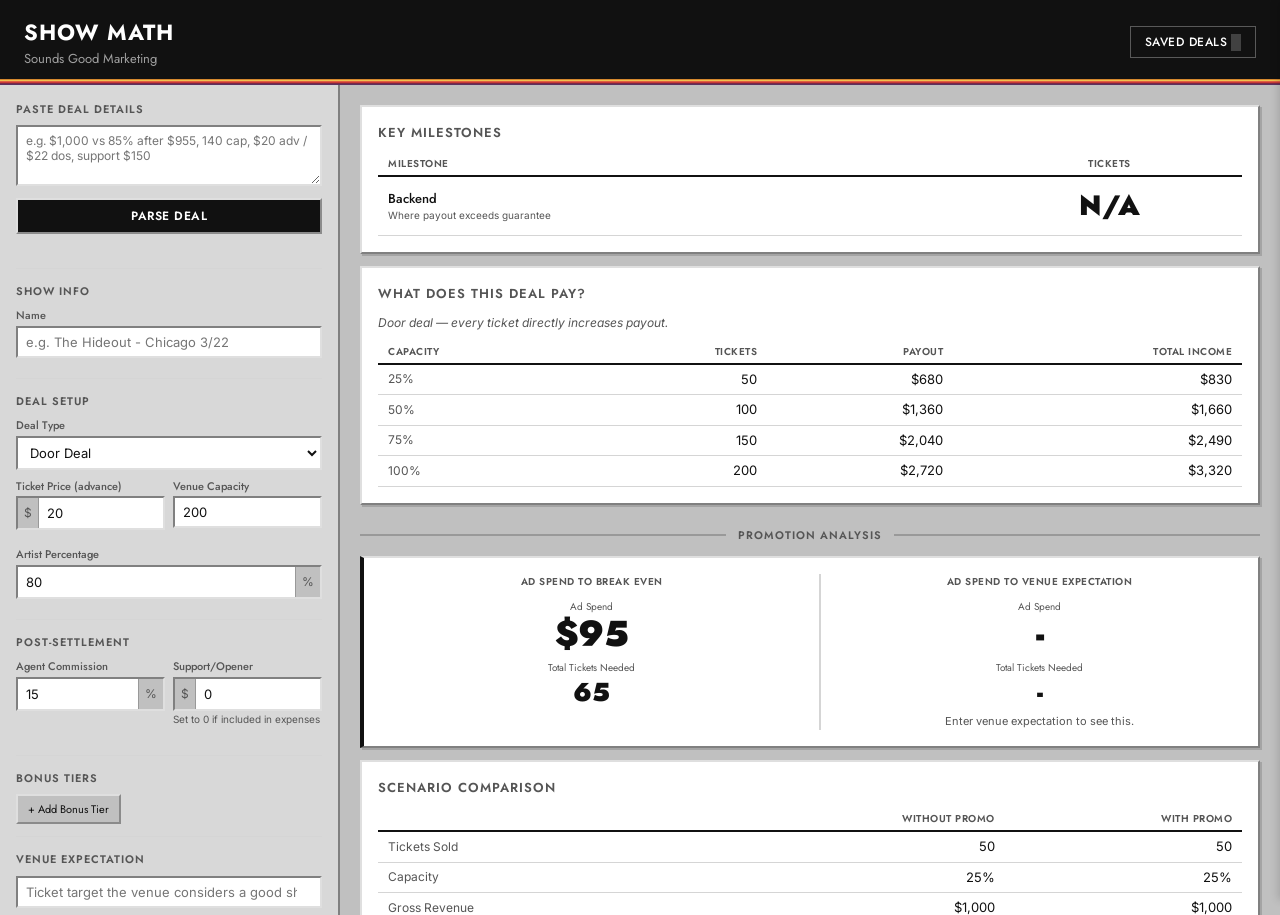
==== commit 648bc51a: "Move Claude API to Netlify serverless functions - API key lives server-side as env var, no longer ex" ====
--- a/index.html
+++ b/index.html
@@ -20,7 +20,6 @@
       <button class="header-saved-btn" id="sidebar-open" title="View saved deals">
         Saved Deals <span class="badge" id="saved-count-header"></span>
       </button>
-      <button class="header-gear-btn" id="settings-open" title="Settings">&#9881;</button>
     </div>
   </div>
 </header>
@@ -33,7 +32,7 @@
   <section class="inputs-panel" id="inputs-panel">
 
     <div class="input-section parse-section">
-      <h2>Paste Deal Language</h2>
+      <h2>Paste Deal Details</h2>
       <textarea id="deal-text" rows="3" placeholder="e.g. $1,000 vs 85% after $955, 140 cap, $20 adv / $22 dos, support $150"></textarea>
       <button type="button" id="parse-deal-btn" class="btn-parse">Parse Deal</button>
       <p id="parse-status" class="parse-status"></p>
@@ -392,28 +391,6 @@
 
 </div>
 
-<!-- Settings Modal -->
-<div class="modal-overlay" id="settings-modal" style="display:none">
-  <div class="modal">
-    <div class="modal-header">
-      <h2>Settings</h2>
-      <button class="modal-close" id="settings-close">&times;</button>
-    </div>
-    <div class="modal-body">
-      <div class="field">
-        <label for="api-key-input">Anthropic API Key</label>
-        <input type="password" id="api-key-input" placeholder="sk-ant-...">
-        <span class="hint">Required for the "Parse Deal" feature. Your key is stored locally in your browser and sent only to Anthropic's API.</span>
-      </div>
-      <div class="modal-actions">
-        <button type="button" id="save-api-key" class="btn-primary" style="width:auto; margin:0">Save Key</button>
-        <button type="button" id="clear-api-key" class="btn-secondary">Clear Key</button>
-      </div>
-      <p id="api-key-status" class="parse-status"></p>
-    </div>
-  </div>
-</div>
-
 <script type="module" src="js/app.js"></script>
 </body>
 </html>
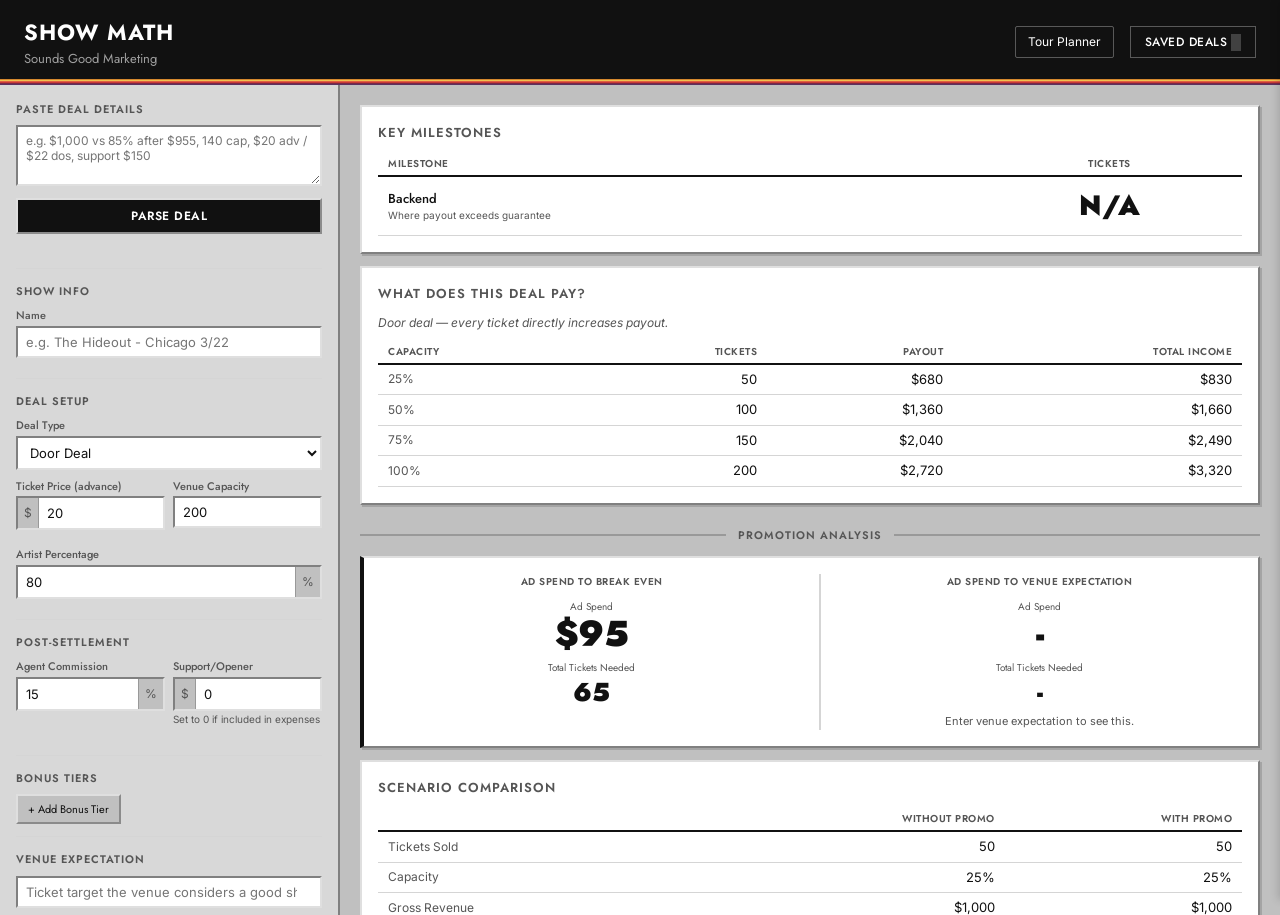
==== commit bf58934c: "Add Tour Planner page - Paste full deal sheet, Claude parses all shows into table - Sortable tour ta" ====
--- a/index.html
+++ b/index.html
@@ -17,6 +17,7 @@
       <p class="subtitle">Sounds Good Marketing</p>
     </div>
     <div class="header-actions">
+      <a href="tour.html" style="color: white; font-size: 12px; text-decoration: none; border: 1px solid rgba(255,255,255,0.3); padding: 6px 12px; border-radius: 2px; margin-right: 8px;">Tour Planner</a>
       <button class="header-saved-btn" id="sidebar-open" title="View saved deals">
         Saved Deals <span class="badge" id="saved-count-header"></span>
       </button>
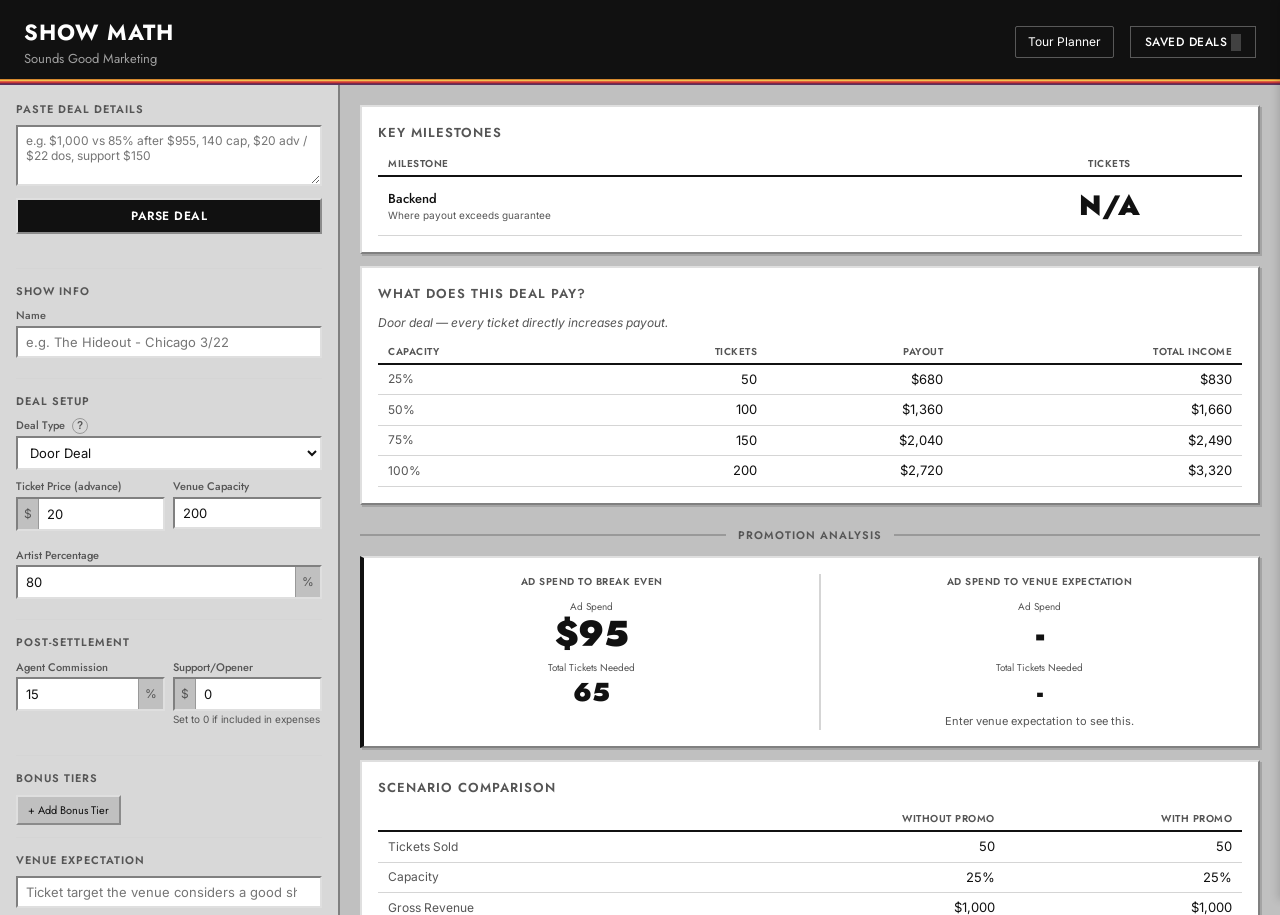
==== commit 90c41b06: "Add promoter profit field, deal type info panel, and updated definitions - Promoter profit % field o" ====
--- a/index.html
+++ b/index.html
@@ -50,7 +50,7 @@
     <div class="input-section">
       <h2>Deal Setup</h2>
       <div class="field">
-        <label for="deal-type">Deal Type</label>
+        <label for="deal-type">Deal Type <button type="button" class="info-btn" id="deal-info-btn" title="What do these deal types mean?">?</button></label>
         <select id="deal-type">
           <option value="flat_guarantee">Flat Guarantee</option>
           <option value="door_deal" selected>Door Deal</option>
@@ -58,6 +58,10 @@
           <option value="guarantee_vs_net">Guarantee vs % of Net</option>
           <option value="guarantee_plus_after_expenses">Guarantee + % After Expenses</option>
         </select>
+        <div class="deal-info-panel" id="deal-info-panel" style="display:none;">
+          <button type="button" class="info-close" id="deal-info-close">&times;</button>
+          <div id="deal-info-content"></div>
+        </div>
       </div>
       <div class="field" id="guarantee-group">
         <label for="guarantee">Guarantee</label>
@@ -81,6 +85,11 @@
       <div class="field" id="artist-pct-group">
         <label for="artist-pct">Artist Percentage</label>
         <div class="input-with-suffix"><input type="number" id="artist-pct" value="80" min="0" max="100" step="1"><span>%</span></div>
+      </div>
+      <div class="field" id="promoter-profit-group" style="display:none;">
+        <label for="promoter-profit">Promoter Profit</label>
+        <div class="input-with-suffix"><input type="number" id="promoter-profit" value="15" min="0" max="100" step="1"><span>%</span></div>
+        <span class="hint">Added to expenses before calculating the split point (typically 15%)</span>
       </div>
     </div>
 
--- a/css/styles.css
+++ b/css/styles.css
@@ -192,6 +192,95 @@
   margin-top: 1px;
 }
 
+/* Info button */
+.info-btn {
+  display: inline-flex;
+  align-items: center;
+  justify-content: center;
+  width: 16px;
+  height: 16px;
+  border-radius: 50%;
+  border: 1px solid var(--border);
+  background: var(--silver-light);
+  color: var(--text-secondary);
+  font-size: 10px;
+  font-weight: 700;
+  cursor: pointer;
+  vertical-align: middle;
+  margin-left: 4px;
+  padding: 0;
+  line-height: 1;
+}
+.info-btn:hover {
+  background: var(--accent);
+  color: white;
+  border-color: var(--accent);
+}
+
+/* Info panel */
+.deal-info-panel {
+  background: var(--card-bg);
+  border: 1px solid var(--border);
+  border-radius: var(--radius);
+  padding: 12px;
+  margin-top: 8px;
+  font-size: 12px;
+  line-height: 1.6;
+  position: relative;
+  box-shadow: var(--shadow);
+}
+.deal-info-panel .info-close {
+  position: absolute;
+  top: 6px;
+  right: 8px;
+  background: none;
+  border: none;
+  font-size: 16px;
+  cursor: pointer;
+  color: var(--text-secondary);
+  padding: 0;
+  line-height: 1;
+}
+.deal-info-panel .info-close:hover { color: var(--text); }
+.deal-info-panel h3 {
+  font-family: 'Jost', sans-serif;
+  font-size: 13px;
+  font-weight: 700;
+  margin-bottom: 4px;
+}
+.deal-info-panel p {
+  margin-bottom: 8px;
+  color: var(--text-secondary);
+}
+.deal-info-panel .deal-info-example {
+  background: var(--accent-light);
+  padding: 8px;
+  border-radius: var(--radius);
+  font-size: 11px;
+  color: var(--text);
+  margin-top: 4px;
+}
+.deal-info-panel .deal-info-nav {
+  display: flex;
+  gap: 6px;
+  flex-wrap: wrap;
+  margin-bottom: 10px;
+}
+.deal-info-panel .deal-info-nav button {
+  padding: 3px 8px;
+  font-size: 10px;
+  border: 1px solid var(--border);
+  border-radius: var(--radius);
+  background: var(--silver-light);
+  cursor: pointer;
+  font-family: inherit;
+}
+.deal-info-panel .deal-info-nav button.active {
+  background: var(--accent);
+  color: white;
+  border-color: var(--accent);
+}
+
 .field-row {
   display: grid;
   grid-template-columns: 1fr 1fr;
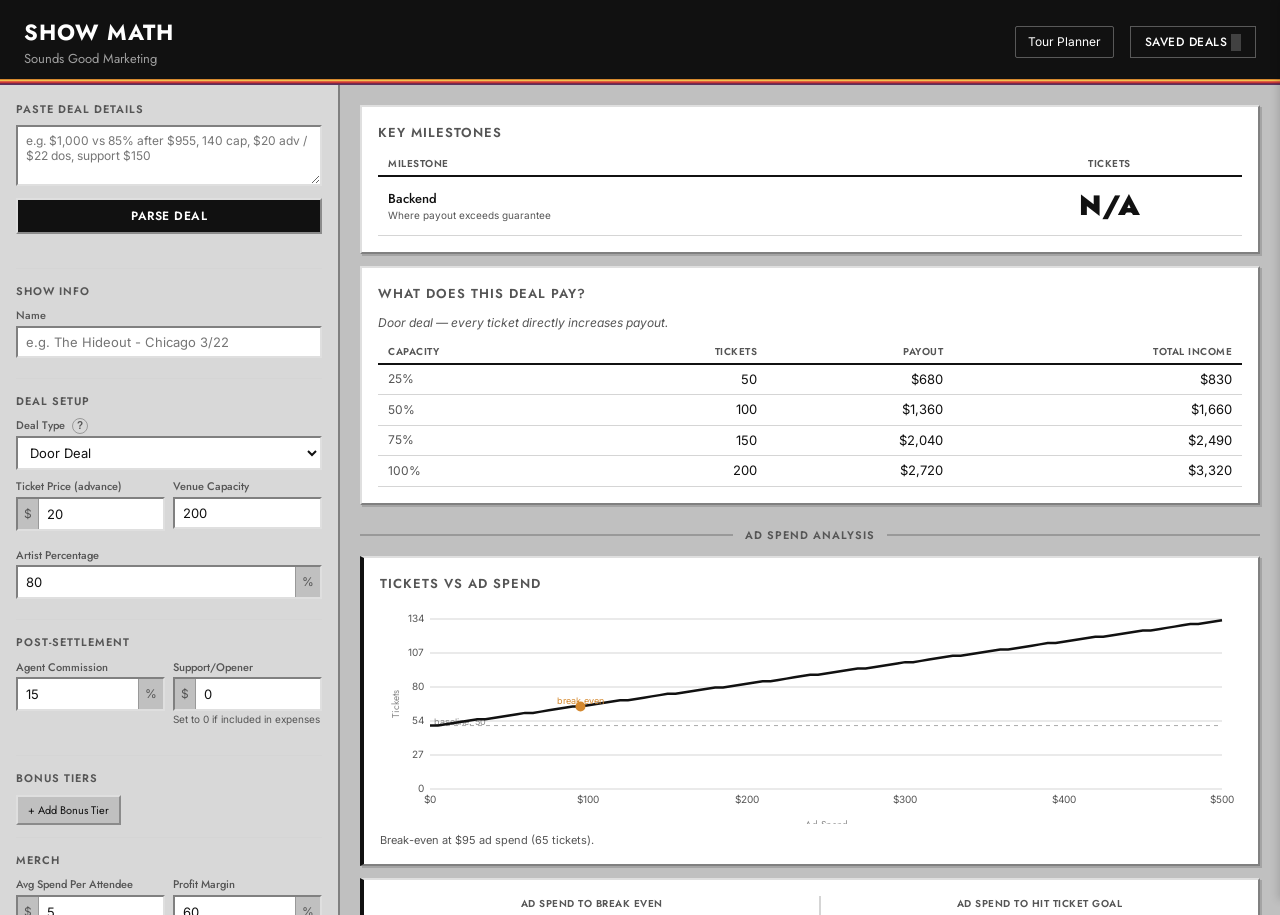
==== commit 723befac: "Reorganize Show Math UI: progressive layout, ad spend curve chart, renamed fields - Reorder inputs: " ====
--- a/index.html
+++ b/index.html
@@ -1,406 +1,416 @@
-<!DOCTYPE html>
-<html lang="en">
-<head>
-  <meta charset="UTF-8">
-  <meta name="viewport" content="width=device-width, initial-scale=1.0">
-  <title>Show Math</title>
-  <link rel="preconnect" href="https://fonts.googleapis.com">
-  <link href="https://fonts.googleapis.com/css2?family=Inter:wght@400;500;600&family=Jost:wght@400;500;600;700;900&display=swap" rel="stylesheet">
-  <link rel="stylesheet" href="css/styles.css">
-</head>
-<body>
-
-<header>
-  <div class="header-row">
-    <div>
-      <h1>Show Math</h1>
-      <p class="subtitle">Sounds Good Marketing</p>
-    </div>
-    <div class="header-actions">
-      <a href="tour.html" style="color: white; font-size: 12px; text-decoration: none; border: 1px solid rgba(255,255,255,0.3); padding: 6px 12px; border-radius: 2px; margin-right: 8px;">Tour Planner</a>
-      <button class="header-saved-btn" id="sidebar-open" title="View saved deals">
-        Saved Deals <span class="badge" id="saved-count-header"></span>
-      </button>
-    </div>
-  </div>
-</header>
-
-<div class="layout">
-
-  <!-- ============================================ -->
-  <!-- INPUTS PANEL -->
-  <!-- ============================================ -->
-  <section class="inputs-panel" id="inputs-panel">
-
-    <div class="input-section parse-section">
-      <h2>Paste Deal Details</h2>
-      <textarea id="deal-text" rows="3" placeholder="e.g. $1,000 vs 85% after $955, 140 cap, $20 adv / $22 dos, support $150"></textarea>
-      <button type="button" id="parse-deal-btn" class="btn-parse">Parse Deal</button>
-      <p id="parse-status" class="parse-status"></p>
-    </div>
-
-    <div class="input-section">
-      <h2>Show Info</h2>
-      <div class="field">
-        <label for="scenario-name">Name</label>
-        <input type="text" id="scenario-name" placeholder="e.g. The Hideout - Chicago 3/22">
-      </div>
-    </div>
-
-    <div class="input-section">
-      <h2>Deal Setup</h2>
-      <div class="field">
-        <label for="deal-type">Deal Type <button type="button" class="info-btn" id="deal-info-btn" title="What do these deal types mean?">?</button></label>
-        <select id="deal-type">
-          <option value="flat_guarantee">Flat Guarantee</option>
-          <option value="door_deal" selected>Door Deal</option>
-          <option value="guarantee_vs_gross">Guarantee vs % of Gross</option>
-          <option value="guarantee_vs_net">Guarantee vs % of Net</option>
-          <option value="guarantee_plus_after_expenses">Guarantee + % After Expenses</option>
-        </select>
-        <div class="deal-info-panel" id="deal-info-panel" style="display:none;">
-          <button type="button" class="info-close" id="deal-info-close">&times;</button>
-          <div id="deal-info-content"></div>
-        </div>
-      </div>
-      <div class="field" id="guarantee-group">
-        <label for="guarantee">Guarantee</label>
-        <div class="input-with-prefix"><span>$</span><input type="number" id="guarantee" value="0" min="0"></div>
-      </div>
-      <div class="field" id="expenses-group">
-        <label for="expenses">Expenses</label>
-        <div class="input-with-prefix"><span>$</span><input type="number" id="expenses" value="0" min="0"></div>
-        <span class="hint">Venue/production costs (check if support is included)</span>
-      </div>
-      <div class="field-row">
-        <div class="field">
-          <label for="ticket-price">Ticket Price (advance)</label>
-          <div class="input-with-prefix"><span>$</span><input type="number" id="ticket-price" value="20" min="0"></div>
-        </div>
-        <div class="field">
-          <label for="capacity">Venue Capacity</label>
-          <input type="number" id="capacity" value="200" min="0">
-        </div>
-      </div>
-      <div class="field" id="artist-pct-group">
-        <label for="artist-pct">Artist Percentage</label>
-        <div class="input-with-suffix"><input type="number" id="artist-pct" value="80" min="0" max="100" step="1"><span>%</span></div>
-      </div>
-      <div class="field" id="promoter-profit-group" style="display:none;">
-        <label for="promoter-profit">Promoter Profit</label>
-        <div class="input-with-suffix"><input type="number" id="promoter-profit" value="15" min="0" max="100" step="1"><span>%</span></div>
-        <span class="hint">Added to expenses before calculating the split point (typically 15%)</span>
-      </div>
-    </div>
-
-    <div class="input-section">
-      <h2>Post-Settlement</h2>
-      <div class="field-row">
-        <div class="field">
-          <label for="agent-pct">Agent Commission</label>
-          <div class="input-with-suffix"><input type="number" id="agent-pct" value="15" min="0" max="100" step="1"><span>%</span></div>
-        </div>
-        <div class="field">
-          <label for="support-cost">Support/Opener</label>
-          <div class="input-with-prefix"><span>$</span><input type="number" id="support-cost" value="0" min="0"></div>
-          <span class="hint">Set to 0 if included in expenses</span>
-        </div>
-      </div>
-    </div>
-
-    <div class="input-section">
-      <h2>Bonus Tiers</h2>
-      <div id="bonus-tiers-container"></div>
-      <button type="button" id="add-bonus-tier" class="btn-secondary">+ Add Bonus Tier</button>
-    </div>
-
-    <div class="input-section">
-      <h2>Venue Expectation</h2>
-      <div class="field">
-        <input type="number" id="venue-expectation" value="" min="0" placeholder="Ticket target the venue considers a good show">
-      </div>
-    </div>
-
-    <div class="input-section">
-      <h2>Merch</h2>
-      <div class="field-row">
-        <div class="field">
-          <label for="merch-spend">Avg Spend Per Attendee</label>
-          <div class="input-with-prefix"><span>$</span><input type="number" id="merch-spend" value="5" min="0"></div>
-        </div>
-        <div class="field">
-          <label for="merch-margin">Profit Margin</label>
-          <div class="input-with-suffix"><input type="number" id="merch-margin" value="60" min="0" max="100"><span>%</span></div>
-        </div>
-      </div>
-    </div>
-
-    <div class="input-divider">
-      <span>Promotion Analysis</span>
-    </div>
-
-    <div class="input-section">
-      <h2>Promotion</h2>
-      <div class="field-row">
-        <div class="field">
-          <label for="marketing-fee">Marketing Fee</label>
-          <div class="input-with-prefix"><span>$</span><input type="number" id="marketing-fee" value="145" min="0"></div>
-        </div>
-        <div class="field">
-          <label for="ad-spend">Ad Spend</label>
-          <div class="input-with-prefix"><span>$</span><input type="number" id="ad-spend" value="0" min="0"></div>
-        </div>
-      </div>
-      <div class="field">
-        <label for="cost-per-ticket">Est. Cost Per Ticket Acquired</label>
-        <div class="input-with-prefix"><span>$</span><input type="number" id="cost-per-ticket" value="6" min="0" step="0.5"></div>
-        <span class="hint">Typically $6-$8</span>
-      </div>
-    </div>
-
-    <div class="estimated-tickets-hint" id="estimated-tickets-hint">
-      Estimated tickets from ad spend: <strong id="estimated-ad-tickets">0</strong>
-    </div>
-
-    <div class="input-section">
-      <h2>Ticket Estimates</h2>
-      <div class="field-row">
-        <div class="field">
-          <label for="tickets-without">Without Promotion</label>
-          <input type="number" id="tickets-without" value="50" min="0">
-        </div>
-        <div class="field">
-          <label for="tickets-with">With Promotion</label>
-          <input type="number" id="tickets-with" value="100" min="0">
-          <span class="hint">Auto-filled from ad spend estimate. Override if needed.</span>
-        </div>
-      </div>
-    </div>
-
-    <button type="button" id="save-scenario-btn" class="btn-primary">Save Scenario</button>
-
-  </section>
-
-  <!-- ============================================ -->
-  <!-- RESULTS PANEL -->
-  <!-- ============================================ -->
-  <section class="results-panel" id="results-panel">
-
-    <!-- ======== PHASE 1: DEAL STRUCTURE ======== -->
-
-    <!-- Key Milestones -->
-    <div class="result-card">
-      <h2>Key Milestones</h2>
-      <table class="milestones-table">
-        <thead>
-          <tr>
-            <th>Milestone</th>
-            <th>Tickets</th>
-          </tr>
-        </thead>
-        <tbody>
-          <tr id="ms-backend-row">
-            <td>
-              <span class="ms-name">Backend</span>
-              <span class="ms-hint">Where payout exceeds guarantee</span>
-            </td>
-            <td class="ms-tickets" id="ms-backend-tickets">N/A</td>
-          </tr>
-          <tr id="ms-venue-row">
-            <td>
-              <span class="ms-name">Venue Expectation</span>
-              <span class="ms-hint">What the venue considers a good show</span>
-            </td>
-            <td class="ms-tickets" id="ms-venue-tickets">-</td>
-          </tr>
-        </tbody>
-      </table>
-    </div>
-
-    <!-- Payout at Capacity Levels -->
-    <div class="result-card">
-      <h2>What Does This Deal Pay?</h2>
-      <p id="promotability-note" class="promotability-note"></p>
-      <table class="comparison-table payout-levels-table">
-        <thead>
-          <tr>
-            <th>Capacity</th>
-            <th>Tickets</th>
-            <th>Payout</th>
-            <th>Total Income</th>
-          </tr>
-        </thead>
-        <tbody id="payout-levels-body">
-        </tbody>
-      </table>
-    </div>
-
-    <!-- ======== PHASE 2: PROMOTION ANALYSIS ======== -->
-
-    <div class="phase-divider" id="promo-results-divider">
-      <span>Promotion Analysis</span>
-    </div>
-
-    <div id="promo-results-section">
-
-      <!-- Ad Spend to Break Even -->
-      <div class="result-card breakeven-card">
-        <div class="breakeven-columns">
-          <div class="breakeven-col">
-            <h3 class="breakeven-col-title">Ad Spend to Break Even</h3>
-            <div class="breakeven-col-primary">
-              <span class="breakeven-col-label">Ad Spend</span>
-              <span class="breakeven-col-value" id="be-equilibrium">-</span>
-            </div>
-            <div class="breakeven-col-secondary">
-              <span class="breakeven-col-label">Total Tickets Needed</span>
-              <span class="breakeven-col-value-sm" id="be-tickets">-</span>
-            </div>
-            <p class="breakeven-col-hint" id="be-hint"></p>
-          </div>
-          <div class="breakeven-col" id="venue-col">
-            <h3 class="breakeven-col-title">Ad Spend to Venue Expectation</h3>
-            <div class="breakeven-col-primary">
-              <span class="breakeven-col-label">Ad Spend</span>
-              <span class="breakeven-col-value" id="be-venue-adspend">-</span>
-            </div>
-            <div class="breakeven-col-secondary">
-              <span class="breakeven-col-label">Total Tickets Needed</span>
-              <span class="breakeven-col-value-sm" id="be-venue-tickets">-</span>
-            </div>
-            <p class="breakeven-col-hint" id="be-venue-hint"></p>
-          </div>
-        </div>
-      </div>
-
-      <!-- Scenario Comparison -->
-      <div class="result-card">
-        <h2>Scenario Comparison</h2>
-        <table class="comparison-table">
-          <thead>
-            <tr>
-              <th></th>
-              <th>Without Promo</th>
-              <th>With Promo</th>
-            </tr>
-          </thead>
-          <tbody>
-            <tr>
-              <td>Tickets Sold</td>
-              <td id="sc-tickets-without">-</td>
-              <td id="sc-tickets-with">-</td>
-            </tr>
-            <tr>
-              <td>Capacity</td>
-              <td id="sc-capacity-without">-</td>
-              <td id="sc-capacity-with">-</td>
-            </tr>
-            <tr>
-              <td>Gross Revenue</td>
-              <td id="sc-gross-without">-</td>
-              <td id="sc-gross-with">-</td>
-            </tr>
-            <tr class="row-highlight">
-              <td>Artist Net Payout</td>
-              <td id="sc-payout-without">-</td>
-              <td id="sc-payout-with">-</td>
-            </tr>
-            <tr>
-              <td>Merch Profit</td>
-              <td id="sc-merch-without">-</td>
-              <td id="sc-merch-with">-</td>
-            </tr>
-            <tr class="row-subtotal">
-              <td>Total Artist Income</td>
-              <td id="sc-total-without">-</td>
-              <td id="sc-total-with">-</td>
-            </tr>
-            <tr>
-              <td>Promo Cost</td>
-              <td id="sc-promo-without">-</td>
-              <td id="sc-promo-with">-</td>
-            </tr>
-            <tr class="row-total">
-              <td>Take-Home</td>
-              <td id="sc-takehome-without">-</td>
-              <td id="sc-takehome-with">-</td>
-            </tr>
-          </tbody>
-        </table>
-        <div class="gain-loss-row">
-          <div class="gain-loss-item primary">
-            <span class="gain-loss-label">Net Gain/Loss from Promotion</span>
-            <span class="result-value" id="net-gain-loss">-</span>
-          </div>
-        </div>
-      </div>
-
-      <!-- Recommendation -->
-      <div class="result-card recommendation-card">
-        <h2>Recommendation</h2>
-        <div class="rec-row">
-          <span id="rec-financial" class="rec-text">-</span>
-        </div>
-        <div class="rec-row">
-          <span id="rec-strategic" class="rec-text">-</span>
-        </div>
-      </div>
-
-      <!-- Artist Summary -->
-      <div class="result-card summary-card">
-        <div class="summary-header">
-          <h2>Artist Summary</h2>
-          <button type="button" id="generate-summary-btn" class="btn-generate">Generate Summary</button>
-        </div>
-        <div id="summary-content" class="summary-content" style="display:none">
-          <p id="summary-text"></p>
-          <button type="button" id="copy-summary-btn" class="btn-secondary copy-btn">Copy to Clipboard</button>
-        </div>
-        <p id="summary-status" class="parse-status"></p>
-      </div>
-
-      <!-- Collapsible: Full Payout Breakdown -->
-      <details class="result-card collapsible">
-        <summary><h2>Full Payout Breakdown</h2></summary>
-        <table class="comparison-table detail-table">
-          <thead>
-            <tr><th></th><th>Without</th><th>With</th></tr>
-          </thead>
-          <tbody>
-            <tr><td>Base Payout</td><td id="detail-base-without">-</td><td id="detail-base-with">-</td></tr>
-            <tr><td>Bonus Earned</td><td id="detail-bonus-without">-</td><td id="detail-bonus-with">-</td></tr>
-            <tr class="row-highlight"><td>Total Payout</td><td id="detail-total-payout-without">-</td><td id="detail-total-payout-with">-</td></tr>
-            <tr><td>Less: Agent</td><td id="detail-agent-without">-</td><td id="detail-agent-with">-</td></tr>
-            <tr><td>Less: Support</td><td id="detail-support-without">-</td><td id="detail-support-with">-</td></tr>
-            <tr class="row-highlight"><td>Net Payout</td><td id="detail-net-without">-</td><td id="detail-net-with">-</td></tr>
-            <tr><td>Merch Profit</td><td id="detail-merch-without">-</td><td id="detail-merch-with">-</td></tr>
-            <tr class="row-total"><td>Total Income</td><td id="detail-income-without">-</td><td id="detail-income-with">-</td></tr>
-          </tbody>
-        </table>
-        <div class="detail-additional">
-          <div><span>Additional Net Payout:</span> <span id="detail-add-payout">-</span></div>
-          <div><span>Additional Merch:</span> <span id="detail-add-merch">-</span></div>
-          <div><strong>Total Additional Income:</strong> <strong id="detail-add-income">-</strong></div>
-        </div>
-      </details>
-
-    </div><!-- /promo-results-section -->
-
-  </section>
-
-  <!-- ============================================ -->
-  <!-- SAVED SCENARIOS SIDEBAR -->
-  <!-- ============================================ -->
-  <aside class="sidebar" id="sidebar">
-    <div class="sidebar-header">
-      <h2>Saved Scenarios <span id="saved-count" class="badge"></span></h2>
-      <button id="sidebar-toggle" class="sidebar-close" title="Close">&times;</button>
-    </div>
-    <div id="saved-list"></div>
-  </aside>
-
-</div>
-
-<script type="module" src="js/app.js"></script>
-</body>
-</html>
+<!DOCTYPE html>
+<html lang="en">
+<head>
+  <meta charset="UTF-8">
+  <meta name="viewport" content="width=device-width, initial-scale=1.0">
+  <title>Show Math</title>
+  <link rel="preconnect" href="https://fonts.googleapis.com">
+  <link href="https://fonts.googleapis.com/css2?family=Inter:wght@400;500;600&family=Jost:wght@400;500;600;700;900&display=swap" rel="stylesheet">
+  <link rel="stylesheet" href="css/styles.css">
+</head>
+<body>
+
+<header>
+  <div class="header-row">
+    <div>
+      <h1>Show Math</h1>
+      <p class="subtitle">Sounds Good Marketing</p>
+    </div>
+    <div class="header-actions">
+      <a href="tour.html" style="color: white; font-size: 12px; text-decoration: none; border: 1px solid rgba(255,255,255,0.3); padding: 6px 12px; border-radius: 2px; margin-right: 8px;">Tour Planner</a>
+      <button class="header-saved-btn" id="sidebar-open" title="View saved deals">
+        Saved Deals <span class="badge" id="saved-count-header"></span>
+      </button>
+    </div>
+  </div>
+</header>
+
+<div class="layout">
+
+  <!-- ============================================ -->
+  <!-- INPUTS PANEL -->
+  <!-- ============================================ -->
+  <section class="inputs-panel" id="inputs-panel">
+
+    <div class="input-section parse-section">
+      <h2>Paste Deal Details</h2>
+      <textarea id="deal-text" rows="3" placeholder="e.g. $1,000 vs 85% after $955, 140 cap, $20 adv / $22 dos, support $150"></textarea>
+      <button type="button" id="parse-deal-btn" class="btn-parse">Parse Deal</button>
+      <p id="parse-status" class="parse-status"></p>
+    </div>
+
+    <div class="input-section">
+      <h2>Show Info</h2>
+      <div class="field">
+        <label for="scenario-name">Name</label>
+        <input type="text" id="scenario-name" placeholder="e.g. The Hideout - Chicago 3/22">
+      </div>
+    </div>
+
+    <div class="input-section">
+      <h2>Deal Setup</h2>
+      <div class="field">
+        <label for="deal-type">Deal Type <button type="button" class="info-btn" id="deal-info-btn" title="What do these deal types mean?">?</button></label>
+        <select id="deal-type">
+          <option value="flat_guarantee">Flat Guarantee</option>
+          <option value="door_deal" selected>Door Deal</option>
+          <option value="guarantee_vs_gross">Guarantee vs % of Gross</option>
+          <option value="guarantee_vs_net">Guarantee vs % of Net</option>
+          <option value="guarantee_plus_after_expenses">Guarantee + % After Expenses</option>
+        </select>
+        <div class="deal-info-panel" id="deal-info-panel" style="display:none;">
+          <button type="button" class="info-close" id="deal-info-close">&times;</button>
+          <div id="deal-info-content"></div>
+        </div>
+      </div>
+      <div class="field" id="guarantee-group">
+        <label for="guarantee">Guarantee</label>
+        <div class="input-with-prefix"><span>$</span><input type="number" id="guarantee" value="0" min="0"></div>
+      </div>
+      <div class="field" id="expenses-group">
+        <label for="expenses">Expenses</label>
+        <div class="input-with-prefix"><span>$</span><input type="number" id="expenses" value="0" min="0"></div>
+        <span class="hint">Venue/production costs (check if support is included)</span>
+      </div>
+      <div class="field-row">
+        <div class="field">
+          <label for="ticket-price">Ticket Price (advance)</label>
+          <div class="input-with-prefix"><span>$</span><input type="number" id="ticket-price" value="20" min="0"></div>
+        </div>
+        <div class="field">
+          <label for="capacity">Venue Capacity</label>
+          <input type="number" id="capacity" value="200" min="0">
+        </div>
+      </div>
+      <div class="field" id="artist-pct-group">
+        <label for="artist-pct">Artist Percentage</label>
+        <div class="input-with-suffix"><input type="number" id="artist-pct" value="80" min="0" max="100" step="1"><span>%</span></div>
+      </div>
+      <div class="field" id="promoter-profit-group" style="display:none;">
+        <label for="promoter-profit">Promoter Profit</label>
+        <div class="input-with-suffix"><input type="number" id="promoter-profit" value="15" min="0" max="100" step="1"><span>%</span></div>
+        <span class="hint">Added to expenses before calculating the split point (typically 15%)</span>
+      </div>
+    </div>
+
+    <div class="input-section">
+      <h2>Post-Settlement</h2>
+      <div class="field-row">
+        <div class="field">
+          <label for="agent-pct">Agent Commission</label>
+          <div class="input-with-suffix"><input type="number" id="agent-pct" value="15" min="0" max="100" step="1"><span>%</span></div>
+        </div>
+        <div class="field">
+          <label for="support-cost">Support/Opener</label>
+          <div class="input-with-prefix"><span>$</span><input type="number" id="support-cost" value="0" min="0"></div>
+          <span class="hint">Set to 0 if included in expenses</span>
+        </div>
+      </div>
+    </div>
+
+    <div class="input-section">
+      <h2>Bonus Tiers</h2>
+      <div id="bonus-tiers-container"></div>
+      <button type="button" id="add-bonus-tier" class="btn-secondary">+ Add Bonus Tier</button>
+    </div>
+
+    <div class="input-section">
+      <h2>Merch</h2>
+      <div class="field-row">
+        <div class="field">
+          <label for="merch-spend">Avg Spend Per Attendee</label>
+          <div class="input-with-prefix"><span>$</span><input type="number" id="merch-spend" value="5" min="0"></div>
+        </div>
+        <div class="field">
+          <label for="merch-margin">Profit Margin</label>
+          <div class="input-with-suffix"><input type="number" id="merch-margin" value="60" min="0" max="100"><span>%</span></div>
+        </div>
+      </div>
+    </div>
+
+    <div class="input-divider">
+      <span>Ticket Goals & Ads</span>
+    </div>
+
+    <div class="input-section">
+      <h2>Ticket Goals</h2>
+      <div class="field-row">
+        <div class="field">
+          <label for="tickets-without">Est. Tickets Without Ads</label>
+          <input type="number" id="tickets-without" value="50" min="0">
+        </div>
+        <div class="field">
+          <label for="venue-expectation">Ticket Goal</label>
+          <input type="number" id="venue-expectation" value="" min="0" placeholder="Your target ticket count">
+        </div>
+      </div>
+    </div>
+
+    <div class="input-section">
+      <h2>Ad Spend</h2>
+      <div class="field-row">
+        <div class="field">
+          <label for="marketing-fee">Marketing Fee</label>
+          <div class="input-with-prefix"><span>$</span><input type="number" id="marketing-fee" value="145" min="0"></div>
+        </div>
+        <div class="field">
+          <label for="cost-per-ticket">Est. Cost Per Ticket</label>
+          <div class="input-with-prefix"><span>$</span><input type="number" id="cost-per-ticket" value="6" min="0" step="0.5"></div>
+          <span class="hint">Typically $6-$8</span>
+        </div>
+      </div>
+      <div class="field">
+        <label for="ad-spend">Ad Spend</label>
+        <div class="input-with-prefix"><span>$</span><input type="number" id="ad-spend" value="0" min="0"></div>
+      </div>
+    </div>
+
+    <div class="estimated-tickets-hint" id="estimated-tickets-hint">
+      Est. tickets from ads: <strong id="estimated-ad-tickets">0</strong>
+      &nbsp;&middot;&nbsp; Total with ads: <strong id="estimated-total-tickets">50</strong>
+    </div>
+
+    <div class="input-section">
+      <div class="field">
+        <label for="tickets-with">Tickets With Ads</label>
+        <input type="number" id="tickets-with" value="50" min="0">
+        <span class="hint">Auto-filled from ad spend. Override if needed.</span>
+      </div>
+    </div>
+
+    <button type="button" id="save-scenario-btn" class="btn-primary">Save Scenario</button>
+
+  </section>
+
+  <!-- ============================================ -->
+  <!-- RESULTS PANEL -->
+  <!-- ============================================ -->
+  <section class="results-panel" id="results-panel">
+
+    <!-- ======== PHASE 1: DEAL STRUCTURE ======== -->
+
+    <!-- Key Milestones -->
+    <div class="result-card">
+      <h2>Key Milestones</h2>
+      <table class="milestones-table">
+        <thead>
+          <tr>
+            <th>Milestone</th>
+            <th>Tickets</th>
+          </tr>
+        </thead>
+        <tbody>
+          <tr id="ms-backend-row">
+            <td>
+              <span class="ms-name">Backend</span>
+              <span class="ms-hint">Where payout exceeds guarantee</span>
+            </td>
+            <td class="ms-tickets" id="ms-backend-tickets">N/A</td>
+          </tr>
+          <tr id="ms-goal-row" style="display:none">
+            <td>
+              <span class="ms-name">Ticket Goal</span>
+              <span class="ms-hint">Your target for this show</span>
+            </td>
+            <td class="ms-tickets" id="ms-goal-tickets">-</td>
+          </tr>
+        </tbody>
+      </table>
+    </div>
+
+    <!-- Payout at Capacity Levels -->
+    <div class="result-card">
+      <h2>What Does This Deal Pay?</h2>
+      <p id="promotability-note" class="promotability-note"></p>
+      <table class="comparison-table payout-levels-table">
+        <thead>
+          <tr>
+            <th>Capacity</th>
+            <th>Tickets</th>
+            <th>Payout</th>
+            <th>Total Income</th>
+          </tr>
+        </thead>
+        <tbody id="payout-levels-body">
+        </tbody>
+      </table>
+    </div>
+
+    <!-- ======== PHASE 2: AD SPEND ANALYSIS ======== -->
+
+    <div class="phase-divider" id="ads-results-divider">
+      <span>Ad Spend Analysis</span>
+    </div>
+
+    <div id="ads-results-section">
+
+      <!-- Ad Spend Curve -->
+      <div class="result-card" id="ad-curve-card">
+        <h2>Tickets vs Ad Spend</h2>
+        <div id="ad-curve-container" style="position: relative; width: 100%; height: 220px;">
+          <canvas id="ad-curve-canvas" width="600" height="220" style="width: 100%; height: 100%;"></canvas>
+        </div>
+        <p class="ad-curve-hint" id="ad-curve-hint"></p>
+      </div>
+
+      <!-- Break Even Analysis -->
+      <div class="result-card breakeven-card">
+        <div class="breakeven-columns">
+          <div class="breakeven-col">
+            <h3 class="breakeven-col-title">Ad Spend to Break Even</h3>
+            <div class="breakeven-col-primary">
+              <span class="breakeven-col-label">Ad Spend</span>
+              <span class="breakeven-col-value" id="be-equilibrium">-</span>
+            </div>
+            <div class="breakeven-col-secondary">
+              <span class="breakeven-col-label">Total Tickets Needed</span>
+              <span class="breakeven-col-value-sm" id="be-tickets">-</span>
+            </div>
+            <p class="breakeven-col-hint" id="be-hint"></p>
+          </div>
+          <div class="breakeven-col" id="venue-col">
+            <h3 class="breakeven-col-title">Ad Spend to Hit Ticket Goal</h3>
+            <div class="breakeven-col-primary">
+              <span class="breakeven-col-label">Ad Spend</span>
+              <span class="breakeven-col-value" id="be-venue-adspend">-</span>
+            </div>
+            <div class="breakeven-col-secondary">
+              <span class="breakeven-col-label">Total Tickets Needed</span>
+              <span class="breakeven-col-value-sm" id="be-venue-tickets">-</span>
+            </div>
+            <p class="breakeven-col-hint" id="be-venue-hint"></p>
+          </div>
+        </div>
+      </div>
+
+      <!-- Scenario Comparison -->
+      <div class="result-card">
+        <h2>Scenario Comparison</h2>
+        <table class="comparison-table">
+          <thead>
+            <tr>
+              <th></th>
+              <th>Without Ads</th>
+              <th>With Ads</th>
+            </tr>
+          </thead>
+          <tbody>
+            <tr>
+              <td>Tickets Sold</td>
+              <td id="sc-tickets-without">-</td>
+              <td id="sc-tickets-with">-</td>
+            </tr>
+            <tr>
+              <td>Capacity</td>
+              <td id="sc-capacity-without">-</td>
+              <td id="sc-capacity-with">-</td>
+            </tr>
+            <tr>
+              <td>Gross Revenue</td>
+              <td id="sc-gross-without">-</td>
+              <td id="sc-gross-with">-</td>
+            </tr>
+            <tr class="row-highlight">
+              <td>Artist Net Payout</td>
+              <td id="sc-payout-without">-</td>
+              <td id="sc-payout-with">-</td>
+            </tr>
+            <tr>
+              <td>Merch Profit</td>
+              <td id="sc-merch-without">-</td>
+              <td id="sc-merch-with">-</td>
+            </tr>
+            <tr class="row-subtotal">
+              <td>Total Artist Income</td>
+              <td id="sc-total-without">-</td>
+              <td id="sc-total-with">-</td>
+            </tr>
+            <tr>
+              <td>Promo Cost</td>
+              <td id="sc-promo-without">-</td>
+              <td id="sc-promo-with">-</td>
+            </tr>
+            <tr class="row-total">
+              <td>Take-Home</td>
+              <td id="sc-takehome-without">-</td>
+              <td id="sc-takehome-with">-</td>
+            </tr>
+          </tbody>
+        </table>
+        <div class="gain-loss-row">
+          <div class="gain-loss-item primary">
+            <span class="gain-loss-label">Net Gain/Loss from Ads</span>
+            <span class="result-value" id="net-gain-loss">-</span>
+          </div>
+        </div>
+      </div>
+
+      <!-- Recommendation -->
+      <div class="result-card recommendation-card">
+        <h2>Recommendation</h2>
+        <div class="rec-row">
+          <span id="rec-financial" class="rec-text">-</span>
+        </div>
+        <div class="rec-row">
+          <span id="rec-strategic" class="rec-text">-</span>
+        </div>
+      </div>
+
+      <!-- Artist Summary -->
+      <div class="result-card summary-card">
+        <div class="summary-header">
+          <h2>Artist Summary</h2>
+          <button type="button" id="generate-summary-btn" class="btn-generate">Generate Summary</button>
+        </div>
+        <div id="summary-content" class="summary-content" style="display:none">
+          <p id="summary-text"></p>
+          <button type="button" id="copy-summary-btn" class="btn-secondary copy-btn">Copy to Clipboard</button>
+        </div>
+        <p id="summary-status" class="parse-status"></p>
+      </div>
+
+      <!-- Collapsible: Full Payout Breakdown -->
+      <details class="result-card collapsible">
+        <summary><h2>Full Payout Breakdown</h2></summary>
+        <table class="comparison-table detail-table">
+          <thead>
+            <tr><th></th><th>Without</th><th>With</th></tr>
+          </thead>
+          <tbody>
+            <tr><td>Base Payout</td><td id="detail-base-without">-</td><td id="detail-base-with">-</td></tr>
+            <tr><td>Bonus Earned</td><td id="detail-bonus-without">-</td><td id="detail-bonus-with">-</td></tr>
+            <tr class="row-highlight"><td>Total Payout</td><td id="detail-total-payout-without">-</td><td id="detail-total-payout-with">-</td></tr>
+            <tr><td>Less: Agent</td><td id="detail-agent-without">-</td><td id="detail-agent-with">-</td></tr>
+            <tr><td>Less: Support</td><td id="detail-support-without">-</td><td id="detail-support-with">-</td></tr>
+            <tr class="row-highlight"><td>Net Payout</td><td id="detail-net-without">-</td><td id="detail-net-with">-</td></tr>
+            <tr><td>Merch Profit</td><td id="detail-merch-without">-</td><td id="detail-merch-with">-</td></tr>
+            <tr class="row-total"><td>Total Income</td><td id="detail-income-without">-</td><td id="detail-income-with">-</td></tr>
+          </tbody>
+        </table>
+        <div class="detail-additional">
+          <div><span>Additional Net Payout:</span> <span id="detail-add-payout">-</span></div>
+          <div><span>Additional Merch:</span> <span id="detail-add-merch">-</span></div>
+          <div><strong>Total Additional Income:</strong> <strong id="detail-add-income">-</strong></div>
+        </div>
+      </details>
+
+    </div><!-- /ads-results-section -->
+
+  </section>
+
+  <!-- ============================================ -->
+  <!-- SAVED SCENARIOS SIDEBAR -->
+  <!-- ============================================ -->
+  <aside class="sidebar" id="sidebar">
+    <div class="sidebar-header">
+      <h2>Saved Scenarios <span id="saved-count" class="badge"></span></h2>
+      <button id="sidebar-toggle" class="sidebar-close" title="Close">&times;</button>
+    </div>
+    <div id="saved-list"></div>
+  </aside>
+
+</div>
+
+<script type="module" src="js/app.js"></script>
+</body>
+</html>
--- a/css/styles.css
+++ b/css/styles.css
@@ -324,11 +324,11 @@
 
 /* Bonus tiers */
 .bonus-tier-row {
-  display: grid;
-  grid-template-columns: 1fr 80px 80px 32px;
-  gap: 6px;
-  margin-bottom: 6px;
-  align-items: center;
+  background: var(--accent-light);
+  border: 1px solid var(--border-light);
+  border-radius: var(--radius);
+  padding: 8px 10px;
+  margin-bottom: 8px;
 }
 .bonus-tier-row select, .bonus-tier-row input {
   padding: 5px 6px;
@@ -340,6 +340,47 @@
   font-size: 12px;
   font-family: 'Inter', sans-serif;
 }
+.tier-line-1, .tier-line-2 {
+  display: flex;
+  align-items: center;
+  gap: 6px;
+}
+.tier-line-1 {
+  margin-bottom: 6px;
+}
+.tier-label {
+  font-size: 11px;
+  font-weight: 600;
+  color: var(--text-secondary);
+  text-transform: uppercase;
+  letter-spacing: 0.03em;
+  white-space: nowrap;
+  min-width: 42px;
+}
+.tier-line-1 select {
+  flex: 1;
+  min-width: 0;
+}
+.tier-line-1 input {
+  width: 70px;
+}
+.tier-line-2 select {
+  flex: 0 0 auto;
+  min-width: 110px;
+}
+.tier-value-dollar, .tier-value-pct {
+  display: flex;
+  align-items: center;
+  gap: 2px;
+}
+.tier-prefix, .tier-suffix {
+  font-size: 12px;
+  font-weight: 600;
+  color: var(--text-secondary);
+}
+.tier-value-dollar input, .tier-value-pct input {
+  width: 70px;
+}
 .remove-tier {
   background: none;
   border: none;
@@ -348,6 +389,7 @@
   cursor: pointer;
   padding: 0;
   line-height: 1;
+  margin-left: auto;
 }
 .remove-tier:hover { color: var(--negative); }
 
@@ -847,10 +889,21 @@
 .parse-status.error { color: var(--negative); }
 .parse-status.info { color: var(--text-secondary); font-style: italic; }
 
-/* Promo section dimmed when empty */
-#promo-results-section.inactive {
+/* Ads section dimmed when empty */
+#ads-results-section.inactive {
   opacity: 0.4;
   pointer-events: none;
+}
+
+/* Ad spend curve chart */
+#ad-curve-card {
+  border-left: 4px solid var(--accent);
+}
+.ad-curve-hint {
+  font-size: 11px;
+  color: var(--text-secondary);
+  margin-top: 8px;
+  min-height: 16px;
 }
 
 /* ============================================
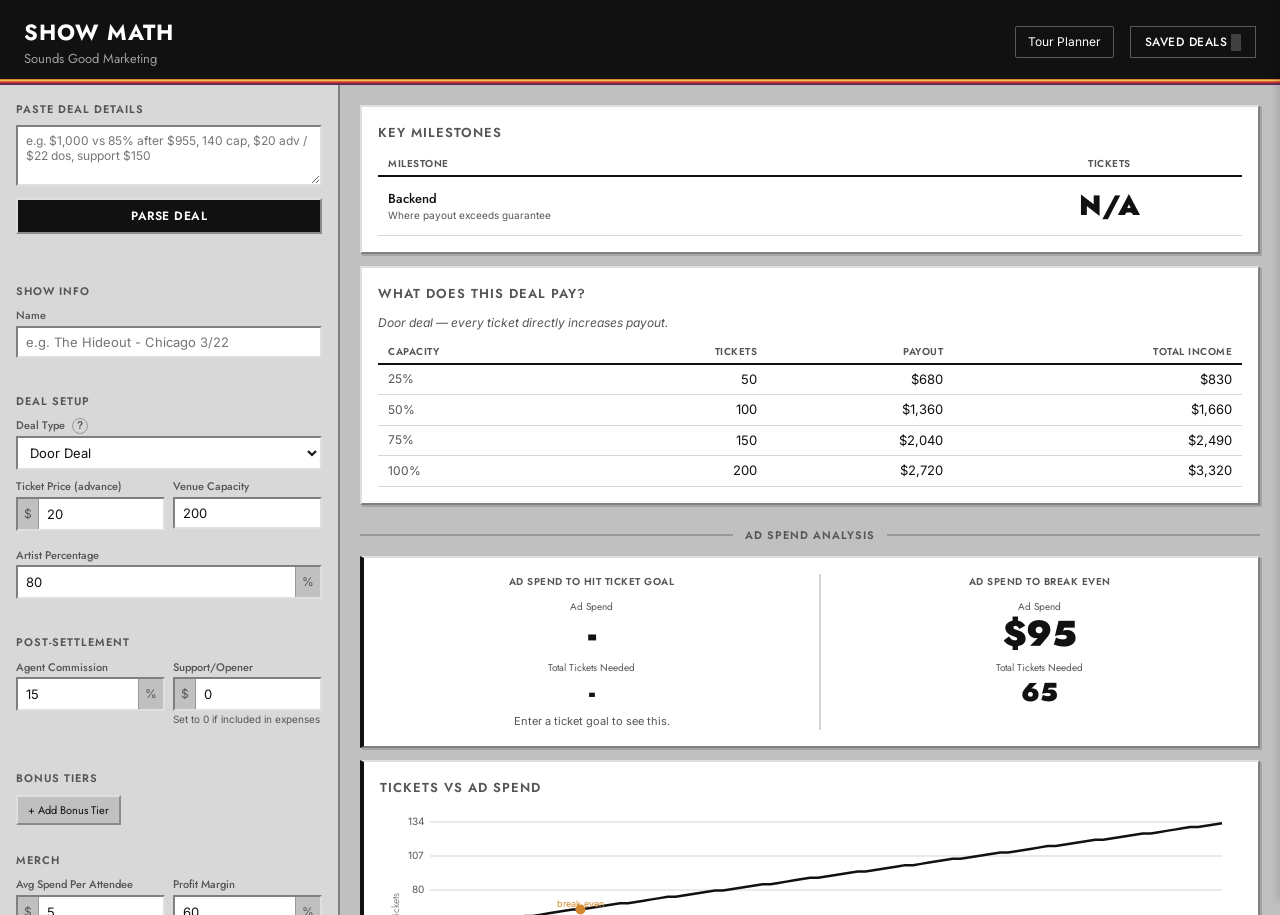
==== commit 5c8f61cd: "Move break-even card above chart, swap column order (ticket goal left, break even right) Co-Authored" ====
--- a/index.html
+++ b/index.html
@@ -244,18 +244,21 @@
 
     <div id="ads-results-section">
 
-      <!-- Ad Spend Curve -->
-      <div class="result-card" id="ad-curve-card">
-        <h2>Tickets vs Ad Spend</h2>
-        <div id="ad-curve-container" style="position: relative; width: 100%; height: 220px;">
-          <canvas id="ad-curve-canvas" width="600" height="220" style="width: 100%; height: 100%;"></canvas>
-        </div>
-        <p class="ad-curve-hint" id="ad-curve-hint"></p>
-      </div>
-
       <!-- Break Even Analysis -->
       <div class="result-card breakeven-card">
         <div class="breakeven-columns">
+          <div class="breakeven-col" id="venue-col">
+            <h3 class="breakeven-col-title">Ad Spend to Hit Ticket Goal</h3>
+            <div class="breakeven-col-primary">
+              <span class="breakeven-col-label">Ad Spend</span>
+              <span class="breakeven-col-value" id="be-venue-adspend">-</span>
+            </div>
+            <div class="breakeven-col-secondary">
+              <span class="breakeven-col-label">Total Tickets Needed</span>
+              <span class="breakeven-col-value-sm" id="be-venue-tickets">-</span>
+            </div>
+            <p class="breakeven-col-hint" id="be-venue-hint"></p>
+          </div>
           <div class="breakeven-col">
             <h3 class="breakeven-col-title">Ad Spend to Break Even</h3>
             <div class="breakeven-col-primary">
@@ -268,19 +271,16 @@
             </div>
             <p class="breakeven-col-hint" id="be-hint"></p>
           </div>
-          <div class="breakeven-col" id="venue-col">
-            <h3 class="breakeven-col-title">Ad Spend to Hit Ticket Goal</h3>
-            <div class="breakeven-col-primary">
-              <span class="breakeven-col-label">Ad Spend</span>
-              <span class="breakeven-col-value" id="be-venue-adspend">-</span>
-            </div>
-            <div class="breakeven-col-secondary">
-              <span class="breakeven-col-label">Total Tickets Needed</span>
-              <span class="breakeven-col-value-sm" id="be-venue-tickets">-</span>
-            </div>
-            <p class="breakeven-col-hint" id="be-venue-hint"></p>
-          </div>
-        </div>
+        </div>
+      </div>
+
+      <!-- Ad Spend Curve -->
+      <div class="result-card" id="ad-curve-card">
+        <h2>Tickets vs Ad Spend</h2>
+        <div id="ad-curve-container" style="position: relative; width: 100%; height: 220px;">
+          <canvas id="ad-curve-canvas" width="600" height="220" style="width: 100%; height: 100%;"></canvas>
+        </div>
+        <p class="ad-curve-hint" id="ad-curve-hint"></p>
       </div>
 
       <!-- Scenario Comparison -->
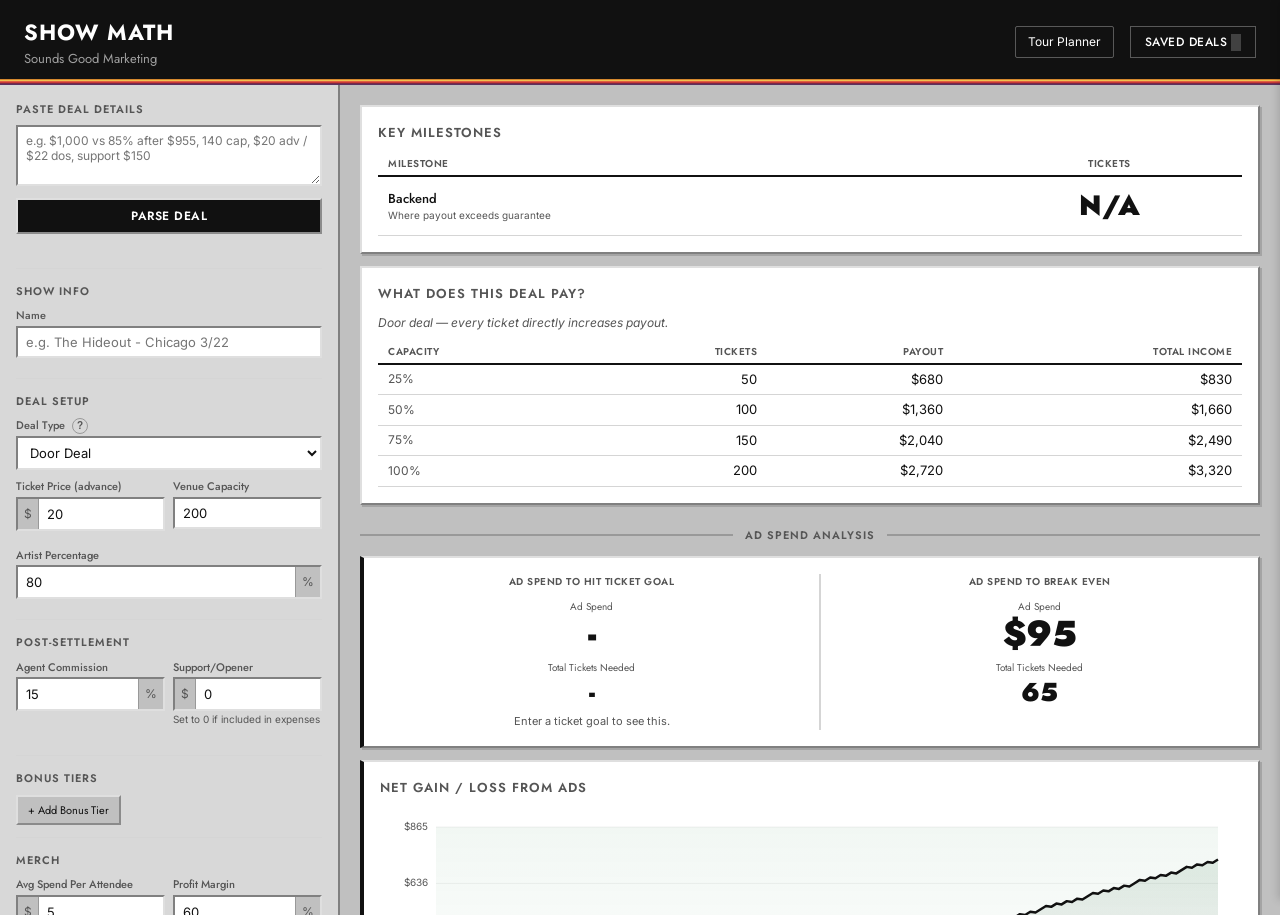
==== commit 05b6b270: "Add interactive charts and project context doc - New Net Gain/Loss chart showing the valley, inflect" ====
--- a/index.html
+++ b/index.html
@@ -274,13 +274,24 @@
         </div>
       </div>
 
-      <!-- Ad Spend Curve -->
-      <div class="result-card" id="ad-curve-card">
+      <!-- Net Gain/Loss Chart -->
+      <div class="result-card chart-card" id="net-gl-card">
+        <h2>Net Gain / Loss from Ads</h2>
+        <div class="chart-container" id="net-gl-container">
+          <canvas id="net-gl-canvas"></canvas>
+          <div class="chart-tooltip" id="net-gl-tooltip"></div>
+          <div class="chart-crosshair-v" id="net-gl-crosshair"></div>
+        </div>
+      </div>
+
+      <!-- Tickets vs Ad Spend Chart -->
+      <div class="result-card chart-card" id="ad-curve-card">
         <h2>Tickets vs Ad Spend</h2>
-        <div id="ad-curve-container" style="position: relative; width: 100%; height: 220px;">
-          <canvas id="ad-curve-canvas" width="600" height="220" style="width: 100%; height: 100%;"></canvas>
-        </div>
-        <p class="ad-curve-hint" id="ad-curve-hint"></p>
+        <div class="chart-container" id="ad-curve-container">
+          <canvas id="ad-curve-canvas"></canvas>
+          <div class="chart-tooltip" id="ad-curve-tooltip"></div>
+          <div class="chart-crosshair-v" id="ad-curve-crosshair"></div>
+        </div>
       </div>
 
       <!-- Scenario Comparison -->
--- a/css/styles.css
+++ b/css/styles.css
@@ -895,15 +895,58 @@
   pointer-events: none;
 }
 
-/* Ad spend curve chart */
-#ad-curve-card {
+/* Charts — modern interactive */
+.chart-card {
   border-left: 4px solid var(--accent);
 }
-.ad-curve-hint {
+.chart-container {
+  position: relative;
+  width: 100%;
+  height: 340px;
+  cursor: crosshair;
+}
+.chart-container canvas {
+  width: 100%;
+  height: 100%;
+  display: block;
+}
+.chart-tooltip {
+  display: none;
+  position: absolute;
+  pointer-events: none;
+  background: rgba(17, 17, 17, 0.92);
+  color: #fff;
+  font-family: 'Inter', sans-serif;
   font-size: 11px;
-  color: var(--text-secondary);
-  margin-top: 8px;
-  min-height: 16px;
+  line-height: 1.5;
+  padding: 8px 12px;
+  border-radius: 3px;
+  white-space: nowrap;
+  z-index: 10;
+  box-shadow: 0 2px 8px rgba(0,0,0,0.25);
+}
+.chart-tooltip .tt-label {
+  color: rgba(255,255,255,0.6);
+  font-size: 10px;
+  text-transform: uppercase;
+  letter-spacing: 0.5px;
+  font-family: 'Jost', sans-serif;
+}
+.chart-tooltip .tt-value {
+  font-weight: 600;
+  font-size: 13px;
+}
+.chart-tooltip .tt-positive { color: #5dde82; }
+.chart-tooltip .tt-negative { color: #ff7b72; }
+.chart-crosshair-v {
+  display: none;
+  position: absolute;
+  top: 0;
+  bottom: 0;
+  width: 1px;
+  background: rgba(17, 17, 17, 0.25);
+  pointer-events: none;
+  z-index: 5;
 }
 
 /* ============================================
